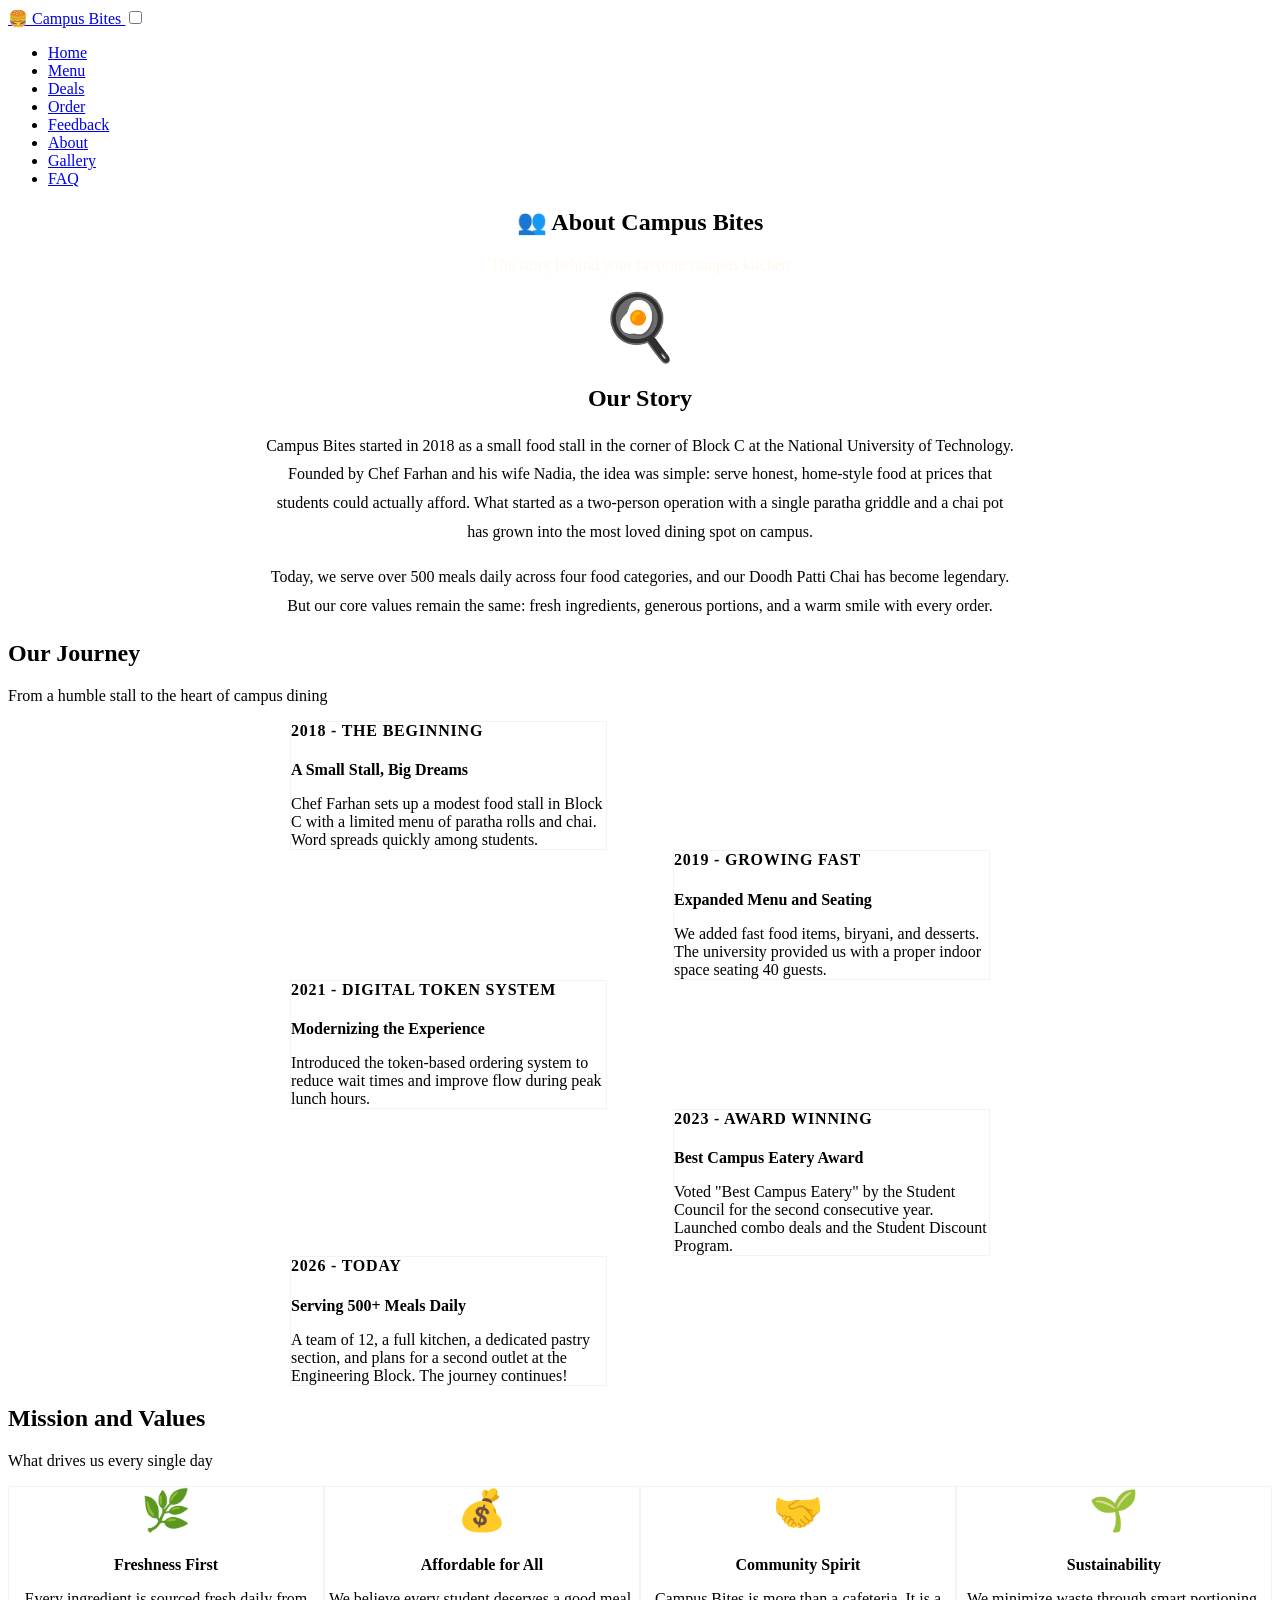
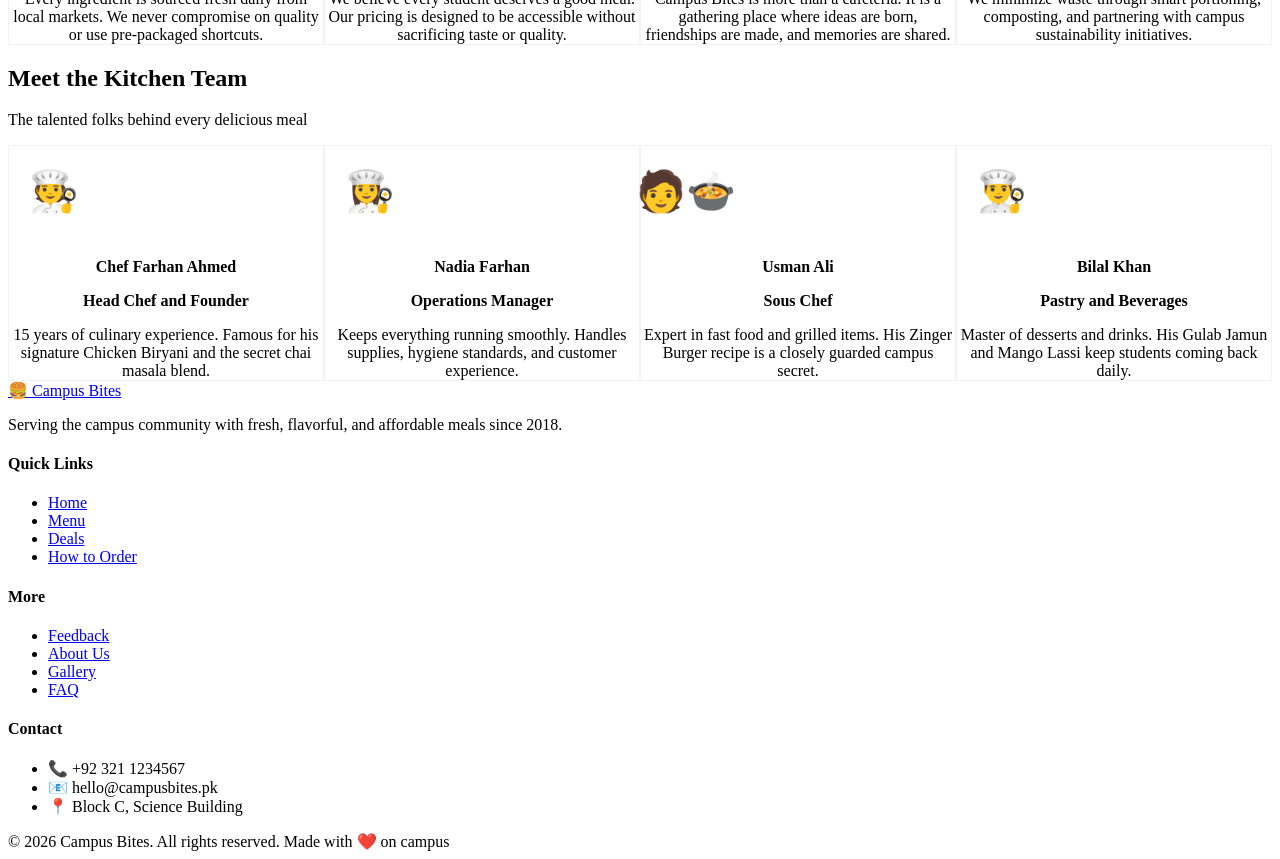
==== src/about.html @ eb0cd90e "add about page" ====
<!DOCTYPE html>
<html lang="en">
<head>
  <meta charset="UTF-8">
  <meta name="viewport" content="width=device-width, initial-scale=1.0">
  <meta name="description" content="About Campus Bites - Our story, mission, values, and the kitchen team that makes it all happen.">
  <title>About Us - Campus Bites</title>
  <link rel="preconnect" href="https://fonts.googleapis.com">
  <link rel="preconnect" href="https://fonts.gstatic.com" crossorigin>
  <link href="https://fonts.googleapis.com/css2?family=Poppins:wght@400;600;700;800&family=Inter:wght@400;500;600&display=swap" rel="stylesheet">
  <link rel="stylesheet" href="../styles/global.css">
  <link rel="stylesheet" href="../styles/about.css">
</head>
<body>

  <!-- ===== HEADER ===== -->
  <header class="site-header">
    <div class="header-inner">
      <a href="index.html" class="logo" aria-label="Campus Bites Home">
        <span class="logo-icon" aria-hidden="true">&#127828;</span>
        Campus Bites
      </a>
      <input type="checkbox" id="nav-toggle" class="nav-toggle-checkbox" aria-label="Toggle navigation menu">
      <label for="nav-toggle" class="nav-toggle-label" aria-label="Open menu">
        <span></span>
      </label>
      <nav class="main-nav" aria-label="Main navigation">
        <ul class="nav-list">
          <li><a href="index.html" class="nav-link">Home</a></li>
          <li><a href="menu.html" class="nav-link">Menu</a></li>
          <li><a href="deals.html" class="nav-link">Deals</a></li>
          <li><a href="order.html" class="nav-link">Order</a></li>
          <li><a href="feedback.html" class="nav-link">Feedback</a></li>
          <li><a href="about.html" class="nav-link" aria-current="page">About</a></li>
          <li><a href="gallery.html" class="nav-link">Gallery</a></li>
          <li><a href="faq.html" class="nav-link">FAQ</a></li>
        </ul>
      </nav>
    </div>
  </header>

  <!-- ===== MAIN CONTENT ===== -->
  <main>

    <!-- Hero -->
    <section class="about-hero" aria-label="About page hero">
      <div class="container">
        <h1>&#128101; About Campus Bites</h1>
        <p>The story behind your favorite campus kitchen</p>
      </div>
    </section>

    <!-- Our Story -->
    <section class="section" aria-label="Our story">
      <div class="container">
        <div class="about-story scroll-reveal">
          <span class="about-story-emoji" aria-hidden="true">&#127859;</span>
          <h2 class="section-title">Our Story</h2>
          <p>Campus Bites started in 2018 as a small food stall in the corner of Block C at the National University of Technology. Founded by Chef Farhan and his wife Nadia, the idea was simple: serve honest, home-style food at prices that students could actually afford. What started as a two-person operation with a single paratha griddle and a chai pot has grown into the most loved dining spot on campus.</p>
          <p>Today, we serve over 500 meals daily across four food categories, and our Doodh Patti Chai has become legendary. But our core values remain the same: fresh ingredients, generous portions, and a warm smile with every order.</p>
        </div>
      </div>
    </section>

    <!-- Timeline -->
    <section class="section" aria-label="Our journey timeline">
      <div class="container">
        <h2 class="section-title scroll-reveal">Our Journey</h2>
        <p class="section-subtitle scroll-reveal">From a humble stall to the heart of campus dining</p>

        <div class="about-timeline">
          <article class="about-timeline-item">
            <div class="about-timeline-dot"></div>
            <span class="about-timeline-year">2018 - The Beginning</span>
            <h4>A Small Stall, Big Dreams</h4>
            <p>Chef Farhan sets up a modest food stall in Block C with a limited menu of paratha rolls and chai. Word spreads quickly among students.</p>
          </article>

          <article class="about-timeline-item">
            <div class="about-timeline-dot"></div>
            <span class="about-timeline-year">2019 - Growing Fast</span>
            <h4>Expanded Menu and Seating</h4>
            <p>We added fast food items, biryani, and desserts. The university provided us with a proper indoor space seating 40 guests.</p>
          </article>

          <article class="about-timeline-item">
            <div class="about-timeline-dot"></div>
            <span class="about-timeline-year">2021 - Digital Token System</span>
            <h4>Modernizing the Experience</h4>
            <p>Introduced the token-based ordering system to reduce wait times and improve flow during peak lunch hours.</p>
          </article>

          <article class="about-timeline-item">
            <div class="about-timeline-dot"></div>
            <span class="about-timeline-year">2023 - Award Winning</span>
            <h4>Best Campus Eatery Award</h4>
            <p>Voted "Best Campus Eatery" by the Student Council for the second consecutive year. Launched combo deals and the Student Discount Program.</p>
          </article>

          <article class="about-timeline-item">
            <div class="about-timeline-dot"></div>
            <span class="about-timeline-year">2026 - Today</span>
            <h4>Serving 500+ Meals Daily</h4>
            <p>A team of 12, a full kitchen, a dedicated pastry section, and plans for a second outlet at the Engineering Block. The journey continues!</p>
          </article>
        </div>
      </div>
    </section>

    <!-- Mission and Values -->
    <section class="section" aria-label="Mission and values">
      <div class="container">
        <h2 class="section-title scroll-reveal">Mission and Values</h2>
        <p class="section-subtitle scroll-reveal">What drives us every single day</p>

        <div class="about-values-grid">
          <article class="about-value-card reveal reveal-delay-1">
            <span class="about-value-icon" aria-hidden="true">&#127807;</span>
            <h4>Freshness First</h4>
            <p>Every ingredient is sourced fresh daily from local markets. We never compromise on quality or use pre-packaged shortcuts.</p>
          </article>

          <article class="about-value-card reveal reveal-delay-2">
            <span class="about-value-icon" aria-hidden="true">&#128176;</span>
            <h4>Affordable for All</h4>
            <p>We believe every student deserves a good meal. Our pricing is designed to be accessible without sacrificing taste or quality.</p>
          </article>

          <article class="about-value-card reveal reveal-delay-3">
            <span class="about-value-icon" aria-hidden="true">&#129309;</span>
            <h4>Community Spirit</h4>
            <p>Campus Bites is more than a cafeteria. It is a gathering place where ideas are born, friendships are made, and memories are shared.</p>
          </article>

          <article class="about-value-card reveal reveal-delay-4">
            <span class="about-value-icon" aria-hidden="true">&#127793;</span>
            <h4>Sustainability</h4>
            <p>We minimize waste through smart portioning, composting, and partnering with campus sustainability initiatives.</p>
          </article>
        </div>
      </div>
    </section>

    <!-- Meet the Team -->
    <section class="section" aria-label="Meet the kitchen team">
      <div class="container">
        <h2 class="section-title scroll-reveal">Meet the Kitchen Team</h2>
        <p class="section-subtitle scroll-reveal">The talented folks behind every delicious meal</p>

        <div class="about-team-grid">
          <article class="about-chef reveal reveal-delay-1">
            <div class="about-chef-avatar" aria-hidden="true">&#129489;&#8205;&#127859;</div>
            <h4>Chef Farhan Ahmed</h4>
            <p class="about-chef-role">Head Chef and Founder</p>
            <p>15 years of culinary experience. Famous for his signature Chicken Biryani and the secret chai masala blend.</p>
          </article>

          <article class="about-chef reveal reveal-delay-2">
            <div class="about-chef-avatar" aria-hidden="true">&#128105;&#8205;&#127859;</div>
            <h4>Nadia Farhan</h4>
            <p class="about-chef-role">Operations Manager</p>
            <p>Keeps everything running smoothly. Handles supplies, hygiene standards, and customer experience.</p>
          </article>

          <article class="about-chef reveal reveal-delay-3">
            <div class="about-chef-avatar" aria-hidden="true">&#129489;&#8205;&#127858;</div>
            <h4>Usman Ali</h4>
            <p class="about-chef-role">Sous Chef</p>
            <p>Expert in fast food and grilled items. His Zinger Burger recipe is a closely guarded campus secret.</p>
          </article>

          <article class="about-chef reveal reveal-delay-4">
            <div class="about-chef-avatar" aria-hidden="true">&#128104;&#8205;&#127859;</div>
            <h4>Bilal Khan</h4>
            <p class="about-chef-role">Pastry and Beverages</p>
            <p>Master of desserts and drinks. His Gulab Jamun and Mango Lassi keep students coming back daily.</p>
          </article>
        </div>
      </div>
    </section>

  </main>

  <!-- ===== FOOTER ===== -->
  <footer class="site-footer">
    <div class="footer-inner">
      <div class="footer-grid">
        <div class="footer-brand">
          <a href="index.html" class="logo" aria-label="Campus Bites Home">
            <span class="logo-icon" aria-hidden="true">&#127828;</span>
            Campus Bites
          </a>
          <p>Serving the campus community with fresh, flavorful, and affordable meals since 2018.</p>
        </div>
        <div>
          <h4 class="footer-heading">Quick Links</h4>
          <ul class="footer-links">
            <li><a href="index.html">Home</a></li>
            <li><a href="menu.html">Menu</a></li>
            <li><a href="deals.html">Deals</a></li>
            <li><a href="order.html">How to Order</a></li>
          </ul>
        </div>
        <div>
          <h4 class="footer-heading">More</h4>
          <ul class="footer-links">
            <li><a href="feedback.html">Feedback</a></li>
            <li><a href="about.html">About Us</a></li>
            <li><a href="gallery.html">Gallery</a></li>
            <li><a href="faq.html">FAQ</a></li>
          </ul>
        </div>
        <div>
          <h4 class="footer-heading">Contact</h4>
          <ul class="footer-links">
            <li>&#128222; +92 321 1234567</li>
            <li>&#128231; hello@campusbites.pk</li>
            <li>&#128205; Block C, Science Building</li>
          </ul>
        </div>
      </div>
      <div class="footer-bottom">
        <span>&copy; 2026 Campus Bites. All rights reserved.</span>
        <span>Made with &#10084;&#65039; on campus</span>
      </div>
    </div>
  </footer>

</body>
</html>
---- styles/about.css ----
@import url('global.css');

/* ===== 8. PAGE: ABOUT (about.html) ===== */

.about-hero {
  background: linear-gradient(135deg, var(--color-chocolate) 0%, #4a3228 100%);
  padding: var(--space-3xl) var(--space-xl);
  text-align: center;
  color: var(--color-cream);
}

.about-hero h1 {
  color: var(--color-white);
  animation: fadeUp 0.6s var(--ease-out) both;
}

.about-hero p {
  color: rgba(255, 246, 233, 0.8);
  font-size: var(--fs-md);
  animation: fadeUp 0.6s var(--ease-out) 0.15s both;
}

/* Our story */
.about-story {
  max-width: 750px;
  margin: 0 auto;
  text-align: center;
}

.about-story-emoji {
  font-size: 4rem;
  margin-bottom: var(--space-lg);
  display: block;
}

.about-story p {
  font-size: var(--fs-md);
  color: var(--color-gray-600);
  line-height: 1.8;
}

/* Timeline */
.about-timeline {
  position: relative;
  max-width: 700px;
  margin: 0 auto;
  padding: var(--space-xl) 0;
}

.about-timeline::before {
  content: '';
  position: absolute;
  left: 50%;
  transform: translateX(-50%);
  top: 0;
  bottom: 0;
  width: 3px;
  background: linear-gradient(180deg, var(--color-primary), var(--color-amber), var(--color-green));
  border-radius: var(--radius-full);
}

.about-timeline-item {
  position: relative;
  width: 45%;
  padding: var(--space-xl);
  background: var(--color-white);
  border-radius: var(--radius-lg);
  box-shadow: var(--shadow-sm);
  border: 1px solid rgba(43, 27, 23, 0.05);
  margin-bottom: var(--space-xl);
  animation: fadeUp 0.6s var(--ease-out) both;
}

.about-timeline-item:nth-child(odd) {
  margin-left: 0;
  margin-right: auto;
}

.about-timeline-item:nth-child(even) {
  margin-left: auto;
  margin-right: 0;
}

.about-timeline-item:nth-child(1) { animation-delay: 0.1s; }
.about-timeline-item:nth-child(2) { animation-delay: 0.2s; }
.about-timeline-item:nth-child(3) { animation-delay: 0.3s; }
.about-timeline-item:nth-child(4) { animation-delay: 0.4s; }
.about-timeline-item:nth-child(5) { animation-delay: 0.5s; }

.about-timeline-dot {
  position: absolute;
  top: 50%;
  transform: translateY(-50%);
  width: 16px;
  height: 16px;
  border-radius: 50%;
  background: var(--color-primary);
  border: 3px solid var(--color-cream);
  box-shadow: 0 0 0 3px var(--color-primary);
}

.about-timeline-item:nth-child(odd) .about-timeline-dot {
  right: -30px;
}

.about-timeline-item:nth-child(even) .about-timeline-dot {
  left: -30px;
}

.about-timeline-year {
  font-family: var(--font-display);
  font-weight: 800;
  color: var(--color-primary);
  font-size: var(--fs-sm);
  text-transform: uppercase;
  letter-spacing: 0.05em;
  margin-bottom: var(--space-xs);
}

.about-timeline-item h4 {
  margin-bottom: var(--space-sm);
}

.about-timeline-item p {
  font-size: var(--fs-sm);
  color: var(--color-gray-500);
  margin-bottom: 0;
}

/* Mission and values */
.about-values-grid {
  display: grid;
  grid-template-columns: repeat(auto-fit, minmax(250px, 1fr));
  gap: var(--space-xl);
}

.about-value-card {
  background: var(--color-white);
  border-radius: var(--radius-lg);
  padding: var(--space-2xl);
  text-align: center;
  box-shadow: var(--shadow-sm);
  border: 1px solid rgba(43, 27, 23, 0.05);
  transition: transform var(--transition-base), box-shadow var(--transition-base);
}

.about-value-card:hover {
  transform: translateY(-6px);
  box-shadow: var(--shadow-lg);
}

.about-value-icon {
  font-size: 2.5rem;
  margin-bottom: var(--space-md);
  display: inline-block;
}

.about-value-card h4 {
  margin-bottom: var(--space-sm);
}

.about-value-card p {
  font-size: var(--fs-sm);
  color: var(--color-gray-500);
  margin-bottom: 0;
}

/* Team */
.about-team-grid {
  display: grid;
  grid-template-columns: repeat(auto-fit, minmax(220px, 1fr));
  gap: var(--space-xl);
}

.about-chef {
  background: var(--color-white);
  border-radius: var(--radius-lg);
  padding: var(--space-2xl);
  text-align: center;
  box-shadow: var(--shadow-sm);
  border: 1px solid rgba(43, 27, 23, 0.05);
  transition: transform var(--transition-base), box-shadow var(--transition-base);
}

.about-chef:hover {
  transform: translateY(-6px) rotate(-1deg);
  box-shadow: var(--shadow-lg);
}

.about-chef-avatar {
  width: 90px;
  height: 90px;
  border-radius: 50%;
  background: linear-gradient(135deg, var(--color-primary-light), var(--color-amber));
  display: flex;
  align-items: center;
  justify-content: center;
  font-size: 2.5rem;
  margin: 0 auto var(--space-md);
}

.about-chef h4 {
  margin-bottom: var(--space-xs);
}

.about-chef-role {
  font-size: var(--fs-sm);
  color: var(--color-primary);
  font-weight: 600;
  font-family: var(--font-display);
  margin-bottom: var(--space-sm);
}

.about-chef p:last-child {
  font-size: var(--fs-xs);
  color: var(--color-gray-500);
  margin-bottom: 0;
}

@media (max-width: 768px) {
  .about-timeline::before {
    left: 20px;
  }

  .about-timeline-item {
    width: calc(100% - 50px);
    margin-left: 50px !important;
    margin-right: 0 !important;
  }

  .about-timeline-item .about-timeline-dot {
    left: -38px !important;
    right: auto !important;
  }

  .about-team-grid {
    grid-template-columns: repeat(2, 1fr);
  }
}

@media (max-width: 480px) {
  .about-team-grid {
    grid-template-columns: 1fr;
  }
}
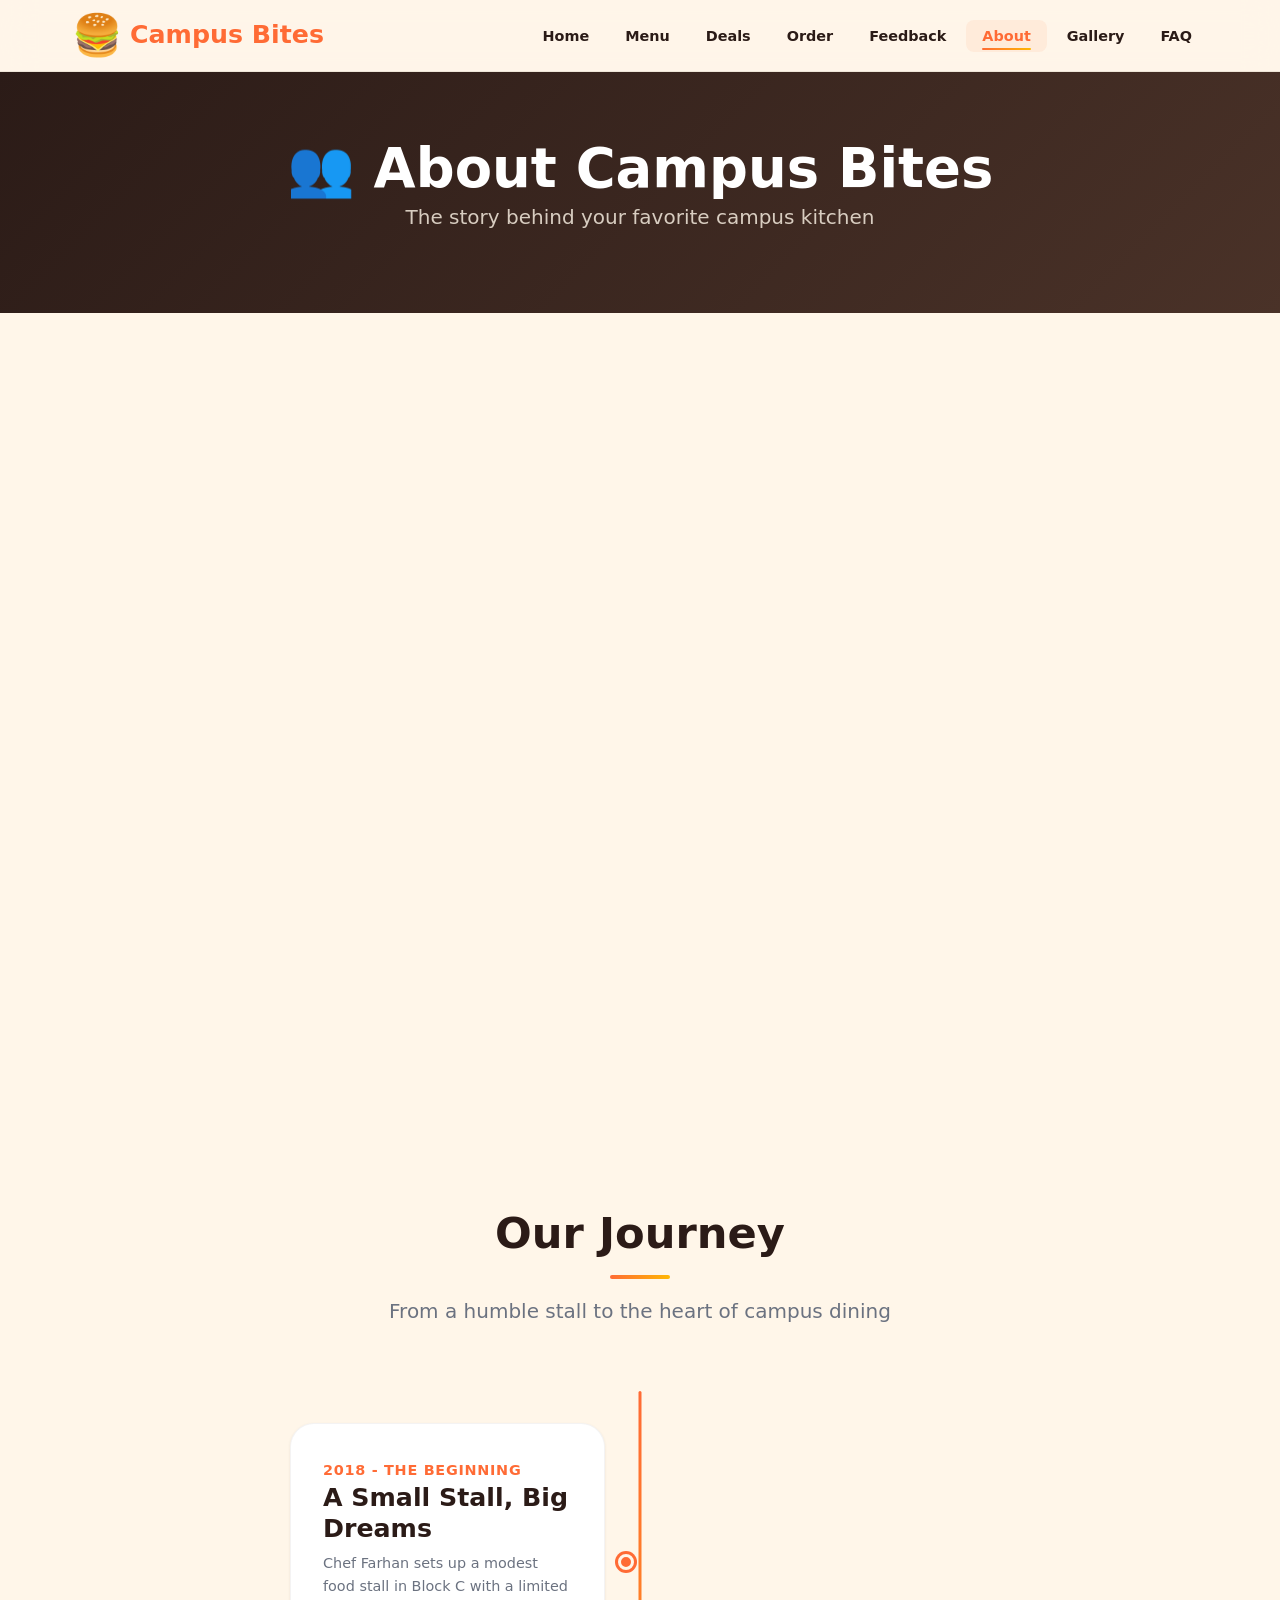
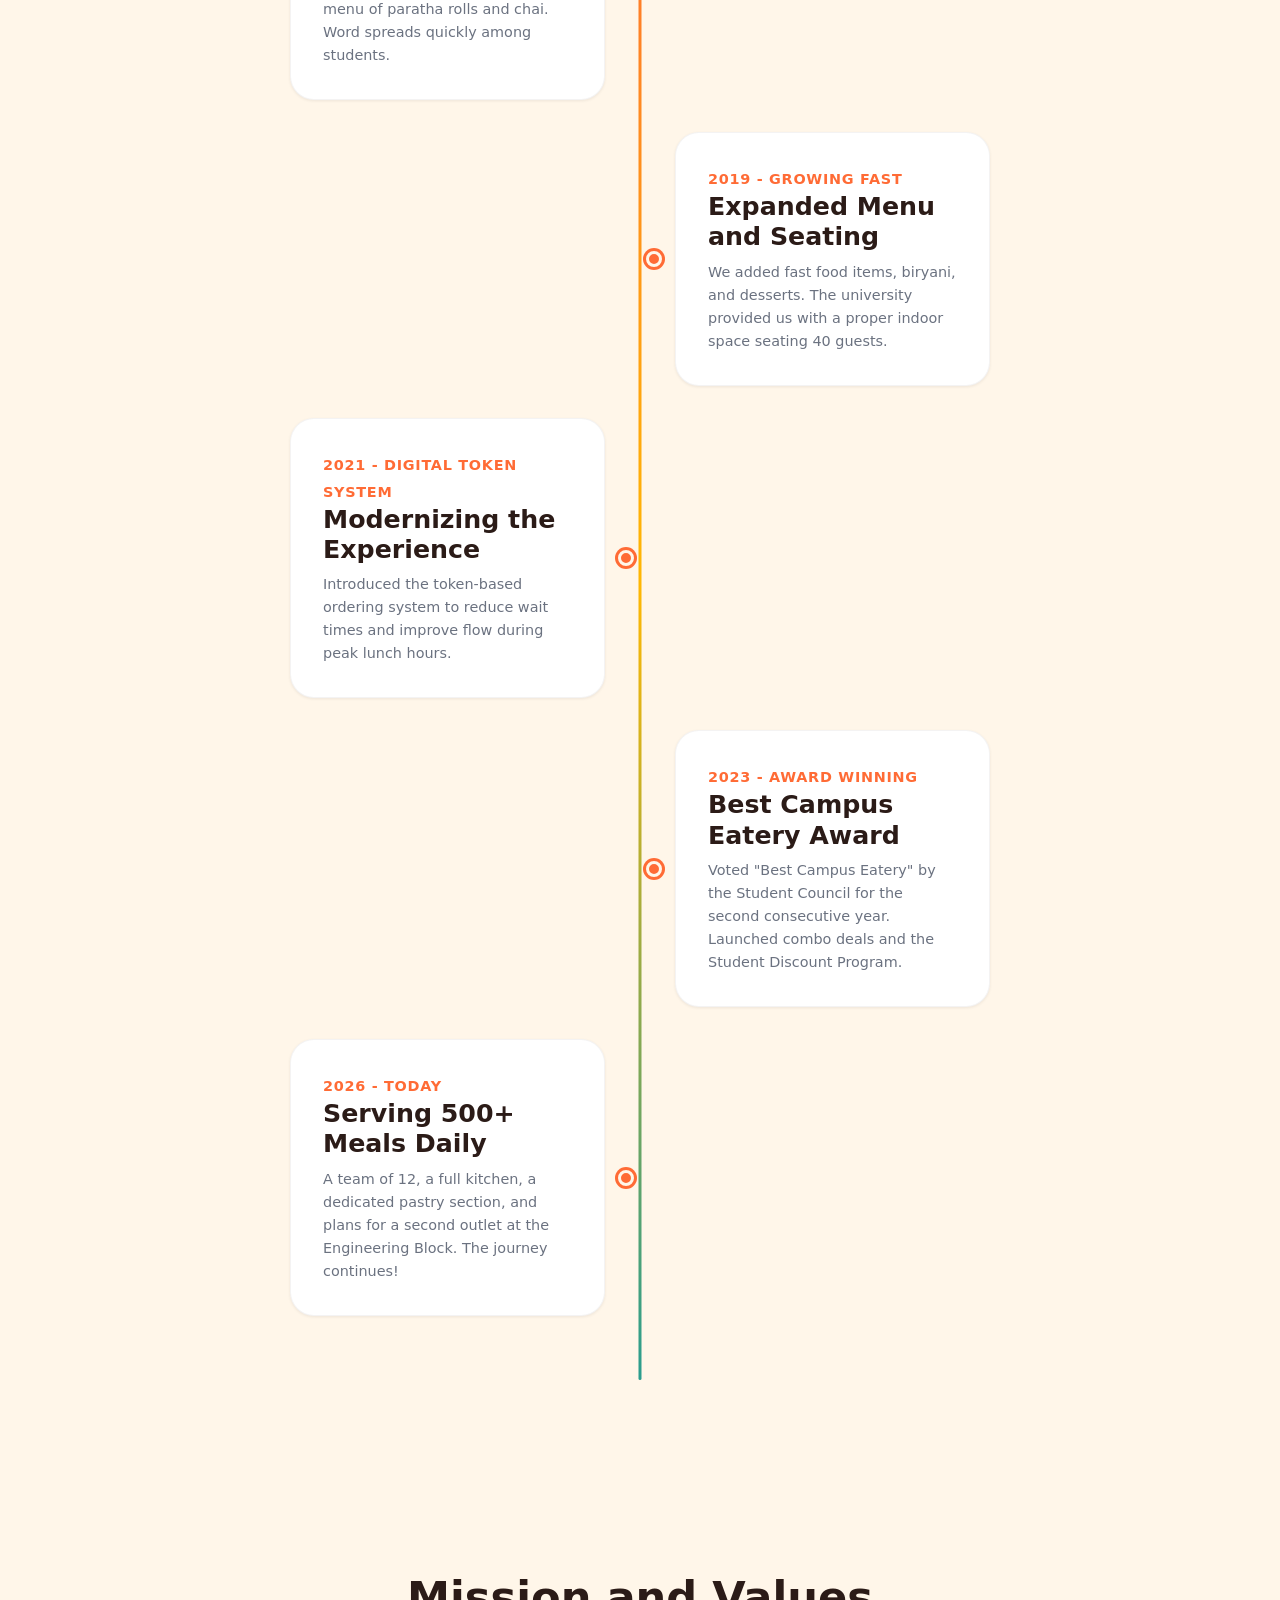
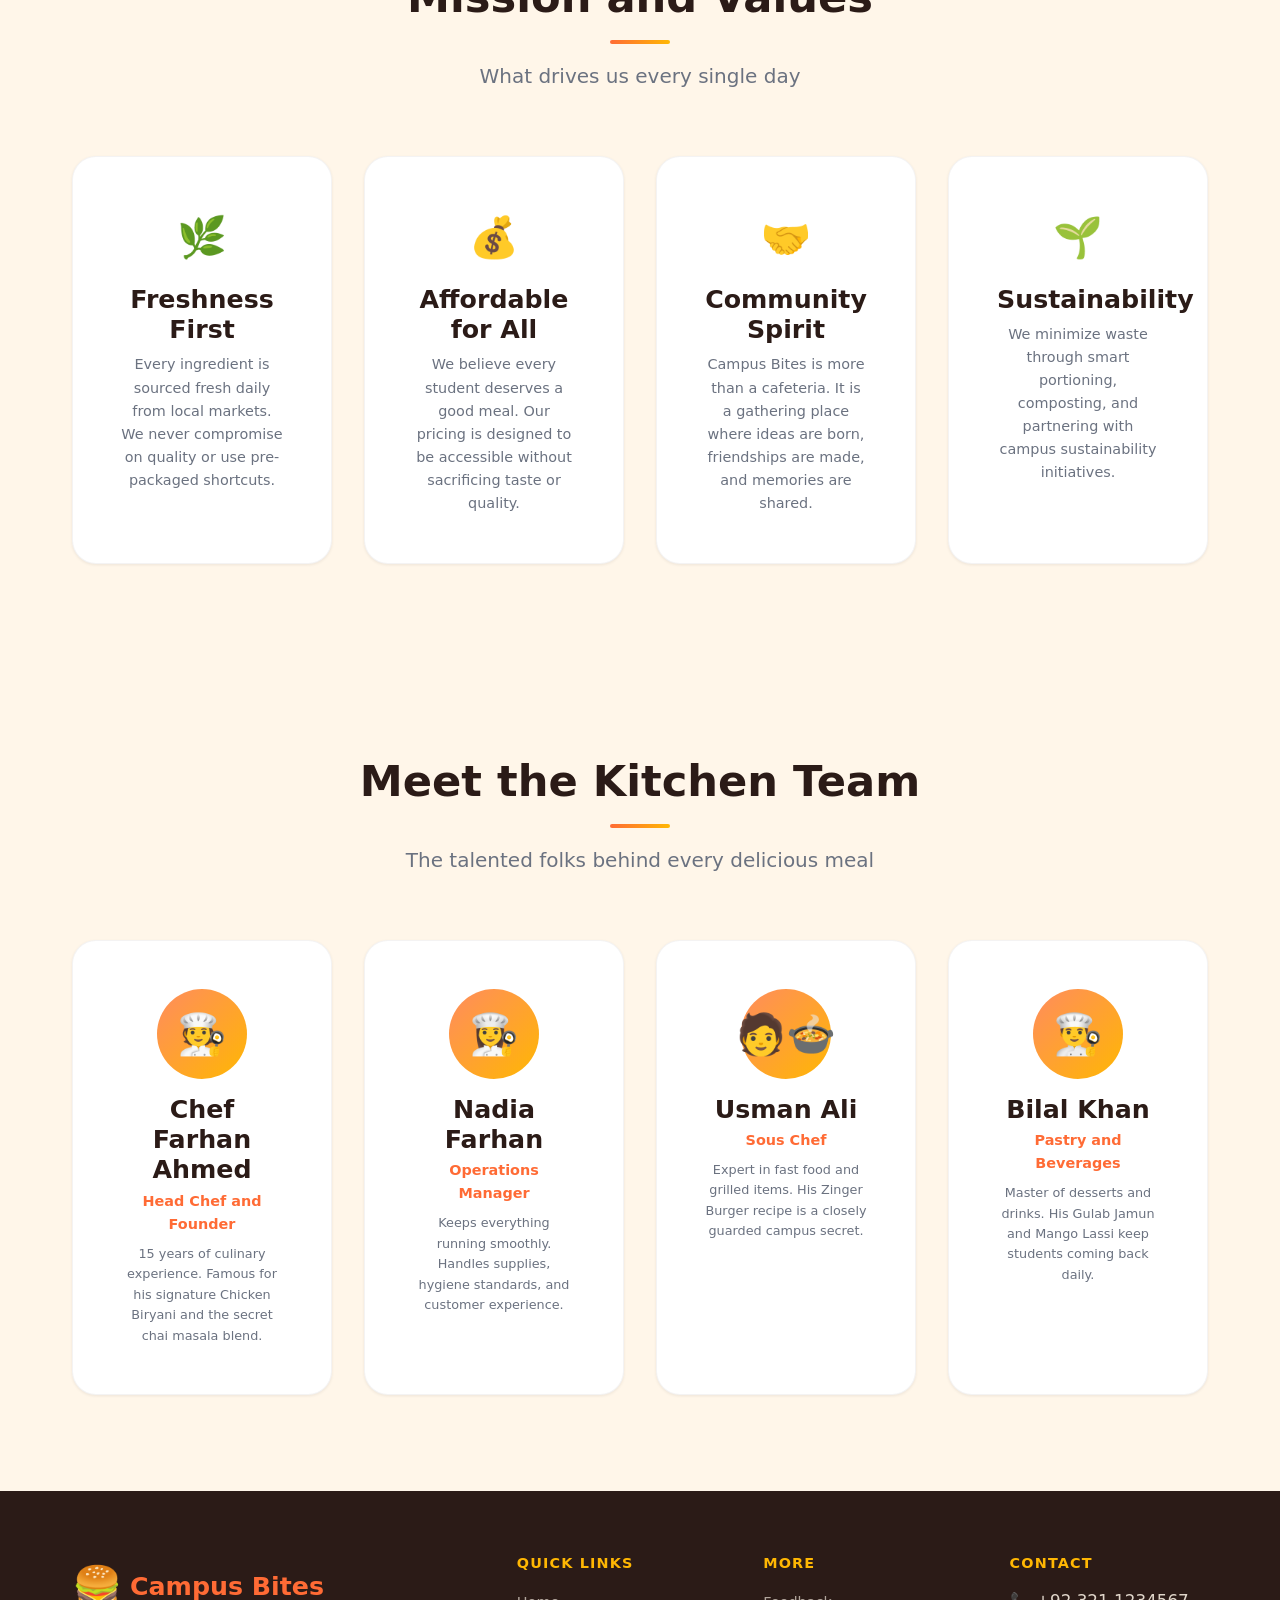
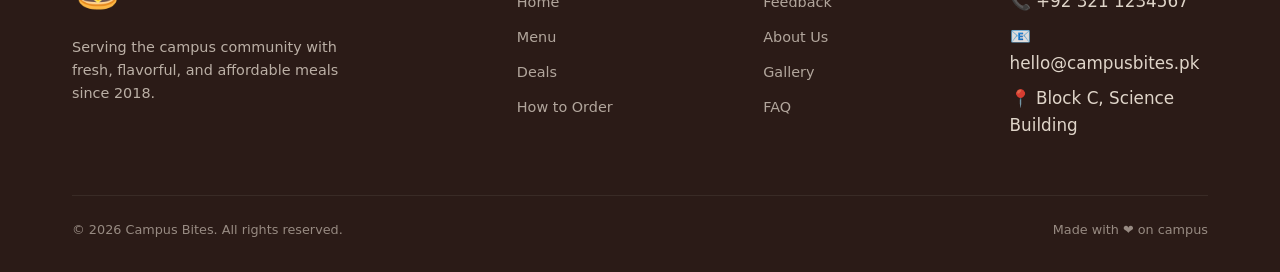
==== commit 007cfcfd: "Fix styles" ====
--- a/src/about.html
+++ b/src/about.html
@@ -8,8 +8,7 @@
   <link rel="preconnect" href="https://fonts.googleapis.com">
   <link rel="preconnect" href="https://fonts.gstatic.com" crossorigin>
   <link href="https://fonts.googleapis.com/css2?family=Poppins:wght@400;600;700;800&family=Inter:wght@400;500;600&display=swap" rel="stylesheet">
-  <link rel="stylesheet" href="../styles/global.css">
-  <link rel="stylesheet" href="../styles/about.css">
+  <link rel="stylesheet" href="../styles/style.css">
 </head>
 <body>
 
--- a/styles/style.css
+++ b/styles/style.css
@@ -0,0 +1,2722 @@
+/* ===== 1. DESIGN TOKENS AND RESET (Team Lead) ===== */
+
+:root {
+    /* Colors */
+    --color-primary: #FF6B35;
+    --color-primary-dark: #e55a28;
+    --color-primary-light: #ff8c5e;
+    --color-chocolate: #2B1B17;
+    --color-chocolate-light: #3d2b26;
+    --color-cream: #FFF6E9;
+    --color-cream-dark: #f5e6d0;
+    --color-amber: #FFB703;
+    --color-amber-dark: #e6a503;
+    --color-green: #2A9D8F;
+    --color-green-dark: #228176;
+    --color-green-light: #3ab5a6;
+    --color-white: #ffffff;
+    --color-soft-white: #fefefe;
+    --color-gray-50: #f9fafb;
+    --color-gray-100: #f3f4f6;
+    --color-gray-200: #e5e7eb;
+    --color-gray-300: #d1d5db;
+    --color-gray-400: #9ca3af;
+    --color-gray-500: #6b7280;
+    --color-gray-600: #4b5563;
+    --color-gray-700: #374151;
+    --color-gray-800: #1f2937;
+    --color-danger: #ef4444;
+    --color-success: #22c55e;
+
+    /* Typography */
+    --font-display: 'Poppins', 'Segoe UI', system-ui, -apple-system, sans-serif;
+    --font-body: 'Inter', 'Segoe UI', system-ui, -apple-system, sans-serif;
+    --fs-xs: clamp(0.7rem, 0.65rem + 0.25vw, 0.8rem);
+    --fs-sm: clamp(0.8rem, 0.75rem + 0.3vw, 0.9rem);
+    --fs-base: clamp(0.95rem, 0.9rem + 0.3vw, 1.05rem);
+    --fs-md: clamp(1.1rem, 1rem + 0.4vw, 1.25rem);
+    --fs-lg: clamp(1.3rem, 1.1rem + 0.6vw, 1.6rem);
+    --fs-xl: clamp(1.6rem, 1.3rem + 0.9vw, 2.2rem);
+    --fs-2xl: clamp(2rem, 1.5rem + 1.5vw, 3rem);
+    --fs-3xl: clamp(2.4rem, 1.8rem + 2vw, 3.8rem);
+
+    /* Spacing */
+    --space-xs: 0.25rem;
+    --space-sm: 0.5rem;
+    --space-md: 1rem;
+    --space-lg: 1.5rem;
+    --space-xl: 2rem;
+    --space-2xl: 3rem;
+    --space-3xl: 4rem;
+    --space-4xl: 6rem;
+
+    /* Borders and Shadows */
+    --radius-sm: 8px;
+    --radius-md: 16px;
+    --radius-lg: 24px;
+    --radius-xl: 32px;
+    --radius-full: 9999px;
+    --shadow-sm: 0 1px 3px rgba(43, 27, 23, 0.08);
+    --shadow-md: 0 4px 12px rgba(43, 27, 23, 0.1);
+    --shadow-lg: 0 8px 30px rgba(43, 27, 23, 0.12);
+    --shadow-xl: 0 16px 50px rgba(43, 27, 23, 0.15);
+    --shadow-glow: 0 0 20px rgba(255, 107, 53, 0.3);
+    --shadow-glow-amber: 0 0 20px rgba(255, 183, 3, 0.3);
+
+    /* Transitions */
+    --ease-out: cubic-bezier(0.16, 1, 0.3, 1);
+    --ease-spring: cubic-bezier(0.34, 1.56, 0.64, 1);
+    --transition-fast: 0.2s var(--ease-out);
+    --transition-base: 0.35s var(--ease-out);
+    --transition-slow: 0.5s var(--ease-out);
+
+    /* Layout */
+    --max-width: 1200px;
+    --header-height: 72px;
+}
+
+*,
+*::before,
+*::after {
+    margin: 0;
+    padding: 0;
+    box-sizing: border-box;
+}
+
+html {
+    scroll-behavior: smooth;
+    scroll-padding-top: calc(var(--header-height) + var(--space-xl));
+    -webkit-text-size-adjust: 100%;
+}
+
+body {
+    font-family: var(--font-body);
+    font-size: var(--fs-base);
+    line-height: 1.6;
+    color: var(--color-chocolate);
+    background-color: var(--color-cream);
+    overflow-x: hidden;
+    -webkit-font-smoothing: antialiased;
+    -moz-osx-font-smoothing: grayscale;
+}
+
+img,
+svg {
+    max-width: 100%;
+    display: block;
+}
+
+a {
+    color: inherit;
+    text-decoration: none;
+}
+
+ul,
+ol {
+    list-style: none;
+}
+
+h1,
+h2,
+h3,
+h4,
+h5,
+h6 {
+    font-family: var(--font-display);
+    font-weight: 700;
+    line-height: 1.2;
+    color: var(--color-chocolate);
+}
+
+h1 {
+    font-size: var(--fs-3xl);
+}
+
+h2 {
+    font-size: var(--fs-2xl);
+}
+
+h3 {
+    font-size: var(--fs-xl);
+}
+
+h4 {
+    font-size: var(--fs-lg);
+}
+
+p {
+    margin-bottom: var(--space-md);
+}
+
+input,
+textarea,
+select,
+button {
+    font-family: inherit;
+    font-size: inherit;
+    color: inherit;
+}
+
+/* ===== 2. GLOBAL LAYOUT, HEADER, NAV, FOOTER, BUTTONS (Team Lead) ===== */
+
+/* --- Container --- */
+.container {
+    width: 100%;
+    max-width: var(--max-width);
+    margin: 0 auto;
+    padding: 0 var(--space-xl);
+}
+
+/* --- Section --- */
+.section {
+    padding: var(--space-4xl) 0;
+    animation: fadeUp 0.7s var(--ease-out) both;
+}
+
+.section-title {
+    text-align: center;
+    margin-bottom: var(--space-md);
+    position: relative;
+}
+
+.section-subtitle {
+    text-align: center;
+    color: var(--color-gray-500);
+    font-size: var(--fs-md);
+    margin-bottom: var(--space-3xl);
+    max-width: 600px;
+    margin-left: auto;
+    margin-right: auto;
+}
+
+.section-title::after {
+    content: '';
+    display: block;
+    width: 60px;
+    height: 4px;
+    background: linear-gradient(90deg, var(--color-primary), var(--color-amber));
+    border-radius: var(--radius-full);
+    margin: var(--space-md) auto 0;
+}
+
+/* --- Sticky Header / Glassmorphism --- */
+.site-header {
+    position: sticky;
+    top: 0;
+    z-index: 1000;
+    background: rgba(255, 246, 233, 0.8);
+    backdrop-filter: blur(16px);
+    -webkit-backdrop-filter: blur(16px);
+    border-bottom: 1px solid rgba(43, 27, 23, 0.08);
+    transition: box-shadow var(--transition-base);
+    height: var(--header-height);
+}
+
+.site-header:hover {
+    box-shadow: var(--shadow-md);
+}
+
+.header-inner {
+    display: flex;
+    align-items: center;
+    justify-content: space-between;
+    height: 100%;
+    max-width: var(--max-width);
+    margin: 0 auto;
+    padding: 0 var(--space-xl);
+}
+
+/* --- Logo --- */
+.logo {
+    display: flex;
+    align-items: center;
+    gap: var(--space-sm);
+    font-family: var(--font-display);
+    font-weight: 800;
+    font-size: var(--fs-lg);
+    color: var(--color-primary);
+    z-index: 1001;
+    text-decoration: none;
+}
+
+.logo-icon {
+    font-size: 1.6em;
+    display: inline-block;
+    animation: logoBounce 2s var(--ease-spring) infinite;
+}
+
+/* --- Navigation --- */
+.nav-toggle-checkbox {
+    display: none;
+}
+
+.nav-toggle-label {
+    display: none;
+    flex-direction: column;
+    justify-content: center;
+    gap: 5px;
+    width: 32px;
+    height: 32px;
+    cursor: pointer;
+    z-index: 1001;
+}
+
+.nav-toggle-label span,
+.nav-toggle-label span::before,
+.nav-toggle-label span::after {
+    display: block;
+    width: 100%;
+    height: 2.5px;
+    background: var(--color-chocolate);
+    border-radius: var(--radius-full);
+    transition: var(--transition-base);
+    position: relative;
+}
+
+.nav-toggle-label span::before,
+.nav-toggle-label span::after {
+    content: '';
+    position: absolute;
+}
+
+.nav-toggle-label span::before {
+    top: -8px;
+}
+
+.nav-toggle-label span::after {
+    top: 8px;
+}
+
+.main-nav {
+    display: flex;
+    align-items: center;
+}
+
+.nav-list {
+    display: flex;
+    align-items: center;
+    gap: var(--space-xs);
+}
+
+.nav-link {
+    font-family: var(--font-display);
+    font-weight: 600;
+    font-size: var(--fs-sm);
+    padding: var(--space-sm) var(--space-md);
+    border-radius: var(--radius-sm);
+    position: relative;
+    transition: color var(--transition-fast), background var(--transition-fast);
+    white-space: nowrap;
+}
+
+.nav-link::after {
+    content: '';
+    position: absolute;
+    bottom: 2px;
+    left: 50%;
+    width: 0;
+    height: 2.5px;
+    background: linear-gradient(90deg, var(--color-primary), var(--color-amber));
+    border-radius: var(--radius-full);
+    transition: width var(--transition-base), left var(--transition-base);
+}
+
+.nav-link:hover::after,
+.nav-link[aria-current="page"]::after {
+    width: 60%;
+    left: 20%;
+}
+
+.nav-link:hover {
+    color: var(--color-primary);
+}
+
+.nav-link[aria-current="page"] {
+    color: var(--color-primary);
+    background: rgba(255, 107, 53, 0.08);
+}
+
+/* --- Mobile Nav --- */
+@media (max-width: 900px) {
+    .nav-toggle-label {
+        display: flex;
+    }
+
+    .main-nav {
+        position: fixed;
+        top: 0;
+        right: -100%;
+        width: min(320px, 85vw);
+        height: 100vh;
+        height: 100dvh;
+        background: rgba(255, 246, 233, 0.97);
+        backdrop-filter: blur(20px);
+        -webkit-backdrop-filter: blur(20px);
+        flex-direction: column;
+        justify-content: center;
+        padding: var(--space-2xl);
+        transition: right var(--transition-base);
+        box-shadow: -8px 0 30px rgba(0, 0, 0, 0.1);
+    }
+
+    .nav-list {
+        flex-direction: column;
+        gap: var(--space-sm);
+        width: 100%;
+    }
+
+    .nav-link {
+        font-size: var(--fs-md);
+        padding: var(--space-md) var(--space-lg);
+        width: 100%;
+        text-align: center;
+        border-radius: var(--radius-md);
+    }
+
+    .nav-link::after {
+        display: none;
+    }
+
+    .nav-link:hover,
+    .nav-link[aria-current="page"] {
+        background: rgba(255, 107, 53, 0.12);
+    }
+
+    /* Checkbox hack: open nav */
+    .nav-toggle-checkbox:checked~.main-nav {
+        right: 0;
+    }
+
+    /* Hamburger to X animation */
+    .nav-toggle-checkbox:checked~.nav-toggle-label span {
+        background: transparent;
+    }
+
+    .nav-toggle-checkbox:checked~.nav-toggle-label span::before {
+        top: 0;
+        transform: rotate(45deg);
+    }
+
+    .nav-toggle-checkbox:checked~.nav-toggle-label span::after {
+        top: 0;
+        transform: rotate(-45deg);
+    }
+}
+
+/* --- Buttons --- */
+.btn {
+    display: inline-flex;
+    align-items: center;
+    justify-content: center;
+    gap: var(--space-sm);
+    font-family: var(--font-display);
+    font-weight: 600;
+    font-size: var(--fs-sm);
+    padding: 0.75em 1.8em;
+    border-radius: var(--radius-full);
+    border: 2px solid transparent;
+    cursor: pointer;
+    transition: transform var(--transition-fast), box-shadow var(--transition-fast), background var(--transition-fast);
+    position: relative;
+    overflow: hidden;
+    text-decoration: none;
+    white-space: nowrap;
+}
+
+.btn::before {
+    content: '';
+    position: absolute;
+    top: 0;
+    left: -100%;
+    width: 100%;
+    height: 100%;
+    background: linear-gradient(90deg, transparent, rgba(255, 255, 255, 0.3), transparent);
+    transition: left 0.5s ease;
+}
+
+.btn:hover::before {
+    left: 100%;
+}
+
+.btn:active {
+    transform: scale(0.96);
+}
+
+.btn-primary {
+    background: linear-gradient(135deg, var(--color-primary), var(--color-primary-dark));
+    color: var(--color-white);
+    box-shadow: 0 4px 15px rgba(255, 107, 53, 0.35);
+}
+
+.btn-primary:hover {
+    transform: translateY(-2px);
+    box-shadow: 0 6px 25px rgba(255, 107, 53, 0.45);
+}
+
+.btn-secondary {
+    background: transparent;
+    color: var(--color-primary);
+    border-color: var(--color-primary);
+}
+
+.btn-secondary:hover {
+    background: var(--color-primary);
+    color: var(--color-white);
+    transform: translateY(-2px);
+}
+
+.btn-amber {
+    background: linear-gradient(135deg, var(--color-amber), var(--color-amber-dark));
+    color: var(--color-chocolate);
+    box-shadow: 0 4px 15px rgba(255, 183, 3, 0.35);
+}
+
+.btn-amber:hover {
+    transform: translateY(-2px);
+    box-shadow: 0 6px 25px rgba(255, 183, 3, 0.45);
+}
+
+.btn-green {
+    background: linear-gradient(135deg, var(--color-green), var(--color-green-dark));
+    color: var(--color-white);
+    box-shadow: 0 4px 15px rgba(42, 157, 143, 0.35);
+}
+
+.btn-green:hover {
+    transform: translateY(-2px);
+    box-shadow: 0 6px 25px rgba(42, 157, 143, 0.45);
+}
+
+/* --- Cards (shared base) --- */
+.card {
+    background: var(--color-white);
+    border-radius: var(--radius-lg);
+    padding: var(--space-2xl);
+    box-shadow: var(--shadow-sm);
+    border: 1px solid rgba(43, 27, 23, 0.05);
+    transition: transform var(--transition-base), box-shadow var(--transition-base);
+}
+
+.card:hover {
+    transform: translateY(-6px) rotate(-0.5deg);
+    box-shadow: var(--shadow-lg);
+}
+
+/* --- Badge (shared) --- */
+.badge {
+    display: inline-flex;
+    align-items: center;
+    gap: 0.3em;
+    font-family: var(--font-display);
+    font-size: var(--fs-xs);
+    font-weight: 700;
+    padding: 0.3em 0.8em;
+    border-radius: var(--radius-full);
+    text-transform: uppercase;
+    letter-spacing: 0.04em;
+}
+
+.badge-spicy {
+    background: #fee2e2;
+    color: #dc2626;
+}
+
+.badge-veg {
+    background: #dcfce7;
+    color: #16a34a;
+}
+
+.badge-best {
+    background: #fef3c7;
+    color: #d97706;
+}
+
+.badge-new {
+    background: #dbeafe;
+    color: #2563eb;
+}
+
+/* --- Footer --- */
+.site-footer {
+    background: var(--color-chocolate);
+    color: rgba(255, 246, 233, 0.85);
+    padding: var(--space-3xl) 0 var(--space-xl);
+}
+
+.footer-inner {
+    max-width: var(--max-width);
+    margin: 0 auto;
+    padding: 0 var(--space-xl);
+}
+
+.footer-grid {
+    display: grid;
+    grid-template-columns: 2fr 1fr 1fr 1fr;
+    gap: var(--space-2xl);
+    margin-bottom: var(--space-2xl);
+}
+
+.footer-brand .logo {
+    margin-bottom: var(--space-md);
+}
+
+.footer-brand p {
+    font-size: var(--fs-sm);
+    opacity: 0.8;
+    max-width: 280px;
+}
+
+.footer-heading {
+    font-family: var(--font-display);
+    font-weight: 700;
+    font-size: var(--fs-sm);
+    color: var(--color-amber);
+    text-transform: uppercase;
+    letter-spacing: 0.08em;
+    margin-bottom: var(--space-md);
+}
+
+.footer-links li {
+    margin-bottom: var(--space-sm);
+}
+
+.footer-links a {
+    font-size: var(--fs-sm);
+    opacity: 0.75;
+    transition: opacity var(--transition-fast), color var(--transition-fast);
+}
+
+.footer-links a:hover {
+    opacity: 1;
+    color: var(--color-amber);
+}
+
+.footer-bottom {
+    border-top: 1px solid rgba(255, 246, 233, 0.12);
+    padding-top: var(--space-lg);
+    display: flex;
+    align-items: center;
+    justify-content: space-between;
+    flex-wrap: wrap;
+    gap: var(--space-md);
+    font-size: var(--fs-xs);
+    opacity: 0.6;
+}
+
+@media (max-width: 768px) {
+    .footer-grid {
+        grid-template-columns: 1fr 1fr;
+        gap: var(--space-xl);
+    }
+}
+
+@media (max-width: 480px) {
+    .footer-grid {
+        grid-template-columns: 1fr;
+    }
+
+    .footer-bottom {
+        flex-direction: column;
+        text-align: center;
+    }
+}
+
+/* Scroll reveal fallback */
+.reveal {
+    opacity: 0;
+    transform: translateY(30px);
+    animation: fadeUp 0.7s var(--ease-out) both;
+}
+
+.reveal-delay-1 {
+    animation-delay: 0.1s;
+}
+
+.reveal-delay-2 {
+    animation-delay: 0.2s;
+}
+
+.reveal-delay-3 {
+    animation-delay: 0.3s;
+}
+
+.reveal-delay-4 {
+    animation-delay: 0.4s;
+}
+
+.reveal-delay-5 {
+    animation-delay: 0.5s;
+}
+
+.reveal-delay-6 {
+    animation-delay: 0.6s;
+}
+
+/* Scroll-driven reveal */
+@supports (animation-timeline: view()) {
+    .scroll-reveal {
+        opacity: 0;
+        transform: translateY(40px);
+        animation: fadeUp linear both;
+        animation-timeline: view();
+        animation-range: entry 0% entry 40%;
+    }
+}
+
+/* ===== 3. PAGE: HOME (index.html) ===== */
+
+.home-hero {
+    position: relative;
+    min-height: calc(100vh - var(--header-height));
+    display: flex;
+    align-items: center;
+    justify-content: center;
+    overflow: hidden;
+    background: linear-gradient(-45deg, #FF6B35, #FFB703, #2A9D8F, #FF6B35);
+    background-size: 400% 400%;
+    animation: heroGradient 12s ease infinite;
+    padding: var(--space-3xl) var(--space-xl);
+}
+
+.home-hero::before {
+    content: '';
+    position: absolute;
+    inset: 0;
+    background: rgba(43, 27, 23, 0.35);
+    z-index: 1;
+}
+
+.home-hero-content {
+    position: relative;
+    z-index: 2;
+    text-align: center;
+    max-width: 800px;
+}
+
+.home-hero-title {
+    font-size: var(--fs-3xl);
+    color: var(--color-white);
+    margin-bottom: var(--space-md);
+    animation: fadeUp 0.8s var(--ease-out) 0.2s both;
+    text-shadow: 0 2px 20px rgba(0, 0, 0, 0.2);
+}
+
+.home-hero-subtitle {
+    font-size: var(--fs-lg);
+    color: rgba(255, 255, 255, 0.9);
+    margin-bottom: var(--space-2xl);
+    animation: fadeUp 0.8s var(--ease-out) 0.4s both;
+    font-weight: 400;
+}
+
+.home-hero-buttons {
+    display: flex;
+    gap: var(--space-md);
+    justify-content: center;
+    flex-wrap: wrap;
+    animation: fadeUp 0.8s var(--ease-out) 0.6s both;
+}
+
+/* Floating food emoji */
+.home-float {
+    position: absolute;
+    z-index: 1;
+    font-size: clamp(2rem, 4vw, 3.5rem);
+    pointer-events: none;
+    animation: floatDrift 8s ease-in-out infinite;
+    opacity: 0.7;
+}
+
+.home-float:nth-child(1) {
+    top: 10%;
+    left: 8%;
+    animation-delay: 0s;
+    animation-duration: 9s;
+}
+
+.home-float:nth-child(2) {
+    top: 20%;
+    right: 12%;
+    animation-delay: 1.5s;
+    animation-duration: 7s;
+}
+
+.home-float:nth-child(3) {
+    bottom: 20%;
+    left: 15%;
+    animation-delay: 3s;
+    animation-duration: 10s;
+}
+
+.home-float:nth-child(4) {
+    bottom: 15%;
+    right: 8%;
+    animation-delay: 0.8s;
+    animation-duration: 8s;
+}
+
+.home-float:nth-child(5) {
+    top: 50%;
+    left: 5%;
+    animation-delay: 2s;
+    animation-duration: 11s;
+}
+
+.home-float:nth-child(6) {
+    top: 40%;
+    right: 5%;
+    animation-delay: 4s;
+    animation-duration: 9s;
+}
+
+/* Coffee cup with steam */
+.home-coffee-wrap {
+    display: flex;
+    justify-content: center;
+    margin: var(--space-2xl) 0;
+}
+
+.home-coffee {
+    position: relative;
+    width: 80px;
+    height: 70px;
+}
+
+.home-coffee-cup {
+    width: 60px;
+    height: 50px;
+    background: linear-gradient(135deg, var(--color-chocolate), var(--color-chocolate-light));
+    border-radius: 0 0 20px 20px;
+    position: absolute;
+    bottom: 0;
+    left: 10px;
+}
+
+.home-coffee-cup::after {
+    content: '';
+    position: absolute;
+    right: -15px;
+    top: 8px;
+    width: 18px;
+    height: 28px;
+    border: 3px solid var(--color-chocolate);
+    border-left: none;
+    border-radius: 0 10px 10px 0;
+}
+
+.home-coffee-steam {
+    position: absolute;
+    bottom: 48px;
+    width: 8px;
+    height: 30px;
+    border-radius: 50%;
+    opacity: 0;
+}
+
+.home-coffee-steam:nth-child(1) {
+    left: 18px;
+    animation: steamRise 2s ease-in-out infinite 0s;
+}
+
+.home-coffee-steam:nth-child(2) {
+    left: 32px;
+    animation: steamRise 2s ease-in-out infinite 0.5s;
+}
+
+.home-coffee-steam:nth-child(3) {
+    left: 46px;
+    animation: steamRise 2s ease-in-out infinite 1s;
+}
+
+/* Intro */
+.home-intro {
+    text-align: center;
+    max-width: 700px;
+    margin: 0 auto;
+}
+
+.home-intro p {
+    font-size: var(--fs-md);
+    color: var(--color-gray-600);
+}
+
+/* Location and hours */
+.home-info-grid {
+    display: grid;
+    grid-template-columns: 1fr 1fr;
+    gap: var(--space-2xl);
+    margin-top: var(--space-2xl);
+}
+
+.home-info-card {
+    background: var(--color-white);
+    border-radius: var(--radius-lg);
+    padding: var(--space-2xl);
+    box-shadow: var(--shadow-sm);
+    border: 1px solid rgba(43, 27, 23, 0.05);
+}
+
+.home-info-card h3 {
+    margin-bottom: var(--space-lg);
+    display: flex;
+    align-items: center;
+    gap: var(--space-sm);
+}
+
+.home-hours-table {
+    width: 100%;
+    border-collapse: collapse;
+}
+
+.home-hours-table tr {
+    border-bottom: 1px solid var(--color-gray-100);
+}
+
+.home-hours-table td {
+    padding: var(--space-sm) 0;
+    font-size: var(--fs-sm);
+}
+
+.home-hours-table td:last-child {
+    text-align: right;
+    font-weight: 600;
+    color: var(--color-green);
+}
+
+.home-location-detail {
+    display: flex;
+    align-items: flex-start;
+    gap: var(--space-sm);
+    margin-bottom: var(--space-md);
+    font-size: var(--fs-sm);
+}
+
+.home-location-detail span:first-child {
+    font-size: 1.3em;
+    flex-shrink: 0;
+}
+
+/* Why choose us */
+.home-features-grid {
+    display: grid;
+    grid-template-columns: repeat(auto-fit, minmax(250px, 1fr));
+    gap: var(--space-xl);
+}
+
+.home-feature-card {
+    background: var(--color-white);
+    border-radius: var(--radius-lg);
+    padding: var(--space-2xl);
+    text-align: center;
+    box-shadow: var(--shadow-sm);
+    border: 1px solid rgba(43, 27, 23, 0.05);
+    transition: transform var(--transition-base), box-shadow var(--transition-base);
+}
+
+.home-feature-card:hover {
+    transform: translateY(-8px) rotate(-1deg);
+    box-shadow: var(--shadow-lg);
+}
+
+.home-feature-icon {
+    font-size: 3rem;
+    margin-bottom: var(--space-md);
+    display: inline-block;
+    transition: transform var(--transition-base);
+}
+
+.home-feature-card:hover .home-feature-icon {
+    animation: iconBounce 0.5s var(--ease-spring);
+}
+
+.home-feature-card h4 {
+    margin-bottom: var(--space-sm);
+}
+
+.home-feature-card p {
+    color: var(--color-gray-500);
+    font-size: var(--fs-sm);
+    margin-bottom: 0;
+}
+
+/* Page preview strip */
+.home-pages-grid {
+    display: grid;
+    grid-template-columns: repeat(auto-fit, minmax(200px, 1fr));
+    gap: var(--space-lg);
+}
+
+.home-page-link {
+    display: block;
+    background: var(--color-white);
+    border-radius: var(--radius-md);
+    padding: var(--space-xl);
+    text-align: center;
+    box-shadow: var(--shadow-sm);
+    border: 1px solid rgba(43, 27, 23, 0.05);
+    transition: transform var(--transition-base), box-shadow var(--transition-base), border-color var(--transition-base);
+    text-decoration: none;
+}
+
+.home-page-link:hover {
+    transform: translateY(-4px);
+    box-shadow: var(--shadow-md);
+    border-color: var(--color-primary-light);
+}
+
+.home-page-link-icon {
+    font-size: 2.5rem;
+    margin-bottom: var(--space-sm);
+    display: block;
+}
+
+.home-page-link h4 {
+    font-size: var(--fs-sm);
+    margin-bottom: var(--space-xs);
+}
+
+.home-page-link p {
+    font-size: var(--fs-xs);
+    color: var(--color-gray-400);
+    margin-bottom: 0;
+}
+
+/* Closing CTA */
+.home-cta-section {
+    text-align: center;
+    background: linear-gradient(135deg, var(--color-primary), var(--color-amber));
+    border-radius: var(--radius-xl);
+    padding: var(--space-3xl) var(--space-xl);
+    color: var(--color-white);
+}
+
+.home-cta-section h2 {
+    color: var(--color-white);
+    margin-bottom: var(--space-md);
+}
+
+.home-cta-section p {
+    font-size: var(--fs-md);
+    opacity: 0.9;
+    margin-bottom: var(--space-xl);
+    max-width: 500px;
+    margin-left: auto;
+    margin-right: auto;
+}
+
+@media (max-width: 768px) {
+    .home-info-grid {
+        grid-template-columns: 1fr;
+    }
+
+    .home-hero {
+        min-height: 80vh;
+        padding: var(--space-2xl) var(--space-md);
+    }
+
+    .home-pages-grid {
+        grid-template-columns: repeat(2, 1fr);
+    }
+}
+
+@media (max-width: 480px) {
+    .home-pages-grid {
+        grid-template-columns: 1fr;
+    }
+
+    .home-hero-buttons {
+        flex-direction: column;
+        align-items: center;
+    }
+}
+
+/* ===== 4. PAGE: MENU (menu.html) ===== */
+
+.menu-hero {
+    background: linear-gradient(135deg, var(--color-chocolate) 0%, var(--color-chocolate-light) 100%);
+    padding: var(--space-3xl) var(--space-xl);
+    text-align: center;
+    color: var(--color-cream);
+}
+
+.menu-hero h1 {
+    color: var(--color-white);
+    animation: fadeUp 0.6s var(--ease-out) both;
+}
+
+.menu-hero p {
+    color: rgba(255, 246, 233, 0.8);
+    font-size: var(--fs-md);
+    animation: fadeUp 0.6s var(--ease-out) 0.15s both;
+}
+
+/* Category jump bar */
+.menu-jump-bar {
+    display: flex;
+    justify-content: center;
+    gap: var(--space-sm);
+    flex-wrap: wrap;
+    padding: var(--space-lg) var(--space-xl);
+    background: var(--color-white);
+    border-bottom: 1px solid var(--color-gray-100);
+    position: sticky;
+    top: var(--header-height);
+    z-index: 50;
+}
+
+.menu-jump-link {
+    font-family: var(--font-display);
+    font-weight: 600;
+    font-size: var(--fs-sm);
+    padding: var(--space-sm) var(--space-lg);
+    border-radius: var(--radius-full);
+    border: 2px solid var(--color-gray-200);
+    transition: all var(--transition-fast);
+    text-decoration: none;
+}
+
+.menu-jump-link:hover {
+    background: var(--color-primary);
+    color: var(--color-white);
+    border-color: var(--color-primary);
+    transform: translateY(-2px);
+}
+
+/* Category sections */
+.menu-category {
+    scroll-margin-top: calc(var(--header-height) + 80px);
+}
+
+.menu-category-header {
+    display: flex;
+    align-items: center;
+    gap: var(--space-md);
+    margin-bottom: var(--space-xl);
+}
+
+.menu-category-icon {
+    font-size: 2.5rem;
+}
+
+.menu-category-line {
+    flex: 1;
+    height: 2px;
+    background: linear-gradient(90deg, var(--color-gray-200), transparent);
+}
+
+/* Menu cards */
+.menu-grid {
+    display: grid;
+    grid-template-columns: repeat(auto-fill, minmax(280px, 1fr));
+    gap: var(--space-xl);
+}
+
+.menu-card {
+    background: var(--color-white);
+    border-radius: var(--radius-lg);
+    padding: var(--space-xl);
+    box-shadow: var(--shadow-sm);
+    border: 1px solid rgba(43, 27, 23, 0.05);
+    transition: transform var(--transition-base), box-shadow var(--transition-base);
+    position: relative;
+    overflow: hidden;
+}
+
+.menu-card:hover {
+    transform: translateY(-6px) rotate(-0.5deg);
+    box-shadow: var(--shadow-lg), var(--shadow-glow);
+}
+
+.menu-card-emoji {
+    font-size: 3rem;
+    margin-bottom: var(--space-md);
+    display: inline-block;
+    transition: transform var(--transition-base);
+}
+
+.menu-card:hover .menu-card-emoji {
+    animation: iconBounce 0.5s var(--ease-spring);
+}
+
+.menu-card-name {
+    font-family: var(--font-display);
+    font-weight: 700;
+    font-size: var(--fs-md);
+    margin-bottom: var(--space-xs);
+}
+
+.menu-card-desc {
+    color: var(--color-gray-500);
+    font-size: var(--fs-sm);
+    margin-bottom: var(--space-md);
+}
+
+.menu-card-bottom {
+    display: flex;
+    align-items: center;
+    justify-content: space-between;
+    flex-wrap: wrap;
+    gap: var(--space-sm);
+}
+
+.menu-card-price {
+    font-family: var(--font-display);
+    font-weight: 800;
+    font-size: var(--fs-lg);
+    color: var(--color-primary);
+}
+
+.menu-card-badges {
+    display: flex;
+    gap: var(--space-xs);
+    flex-wrap: wrap;
+}
+
+@media (max-width: 768px) {
+    .menu-grid {
+        grid-template-columns: repeat(auto-fill, minmax(240px, 1fr));
+    }
+
+    .menu-jump-bar {
+        gap: var(--space-xs);
+    }
+
+    .menu-jump-link {
+        font-size: var(--fs-xs);
+        padding: var(--space-xs) var(--space-md);
+    }
+}
+
+@media (max-width: 480px) {
+    .menu-grid {
+        grid-template-columns: 1fr;
+    }
+}
+
+/* ===== 5. PAGE: DEALS (deals.html) ===== */
+
+.deals-hero {
+    background: linear-gradient(135deg, var(--color-amber) 0%, var(--color-primary) 100%);
+    padding: var(--space-3xl) var(--space-xl);
+    text-align: center;
+    color: var(--color-white);
+}
+
+.deals-hero h1 {
+    color: var(--color-white);
+    animation: fadeUp 0.6s var(--ease-out) both;
+}
+
+.deals-hero p {
+    opacity: 0.9;
+    font-size: var(--fs-md);
+    animation: fadeUp 0.6s var(--ease-out) 0.15s both;
+}
+
+/* Marquee ticker */
+.deals-marquee {
+    background: var(--color-chocolate);
+    padding: var(--space-md) 0;
+    overflow: hidden;
+    white-space: nowrap;
+}
+
+.deals-marquee-track {
+    display: inline-flex;
+    animation: marqueeScroll 30s linear infinite;
+}
+
+.deals-marquee-item {
+    display: inline-flex;
+    align-items: center;
+    gap: var(--space-sm);
+    padding: 0 var(--space-2xl);
+    color: var(--color-amber);
+    font-family: var(--font-display);
+    font-weight: 600;
+    font-size: var(--fs-sm);
+}
+
+.deals-marquee-item span {
+    color: rgba(255, 246, 233, 0.7);
+    font-weight: 400;
+}
+
+/* Daily special */
+.deals-special {
+    background: linear-gradient(135deg, rgba(255, 107, 53, 0.05), rgba(255, 183, 3, 0.08));
+    border: 2px solid var(--color-primary);
+    border-radius: var(--radius-xl);
+    padding: var(--space-2xl);
+    text-align: center;
+    position: relative;
+    max-width: 700px;
+    margin: 0 auto var(--space-3xl);
+}
+
+.deals-special-badge {
+    display: inline-flex;
+    align-items: center;
+    gap: var(--space-sm);
+    background: var(--color-primary);
+    color: var(--color-white);
+    font-family: var(--font-display);
+    font-weight: 700;
+    padding: var(--space-sm) var(--space-lg);
+    border-radius: var(--radius-full);
+    margin-bottom: var(--space-lg);
+    animation: pulse 2s ease-in-out infinite;
+}
+
+.deals-special-emoji {
+    font-size: 4rem;
+    margin-bottom: var(--space-md);
+    display: block;
+}
+
+.deals-special h3 {
+    font-size: var(--fs-xl);
+    margin-bottom: var(--space-sm);
+}
+
+.deals-special-desc {
+    color: var(--color-gray-500);
+    font-size: var(--fs-md);
+    margin-bottom: var(--space-lg);
+}
+
+.deals-special-price {
+    font-family: var(--font-display);
+    font-weight: 800;
+    font-size: var(--fs-2xl);
+    color: var(--color-primary);
+}
+
+.deals-special-original {
+    font-size: var(--fs-md);
+    color: var(--color-gray-400);
+    text-decoration: line-through;
+    margin-left: var(--space-sm);
+}
+
+/* Combo deals */
+.deals-combos-grid {
+    display: grid;
+    grid-template-columns: repeat(auto-fit, minmax(300px, 1fr));
+    gap: var(--space-xl);
+}
+
+.deals-combo {
+    background: var(--color-white);
+    border-radius: var(--radius-lg);
+    overflow: hidden;
+    box-shadow: var(--shadow-sm);
+    border: 1px solid rgba(43, 27, 23, 0.05);
+    transition: transform var(--transition-base), box-shadow var(--transition-base);
+}
+
+.deals-combo:hover {
+    transform: translateY(-6px) rotate(-0.5deg);
+    box-shadow: var(--shadow-lg);
+}
+
+.deals-combo-header {
+    background: linear-gradient(135deg, var(--color-chocolate), var(--color-chocolate-light));
+    padding: var(--space-xl);
+    color: var(--color-cream);
+    text-align: center;
+}
+
+.deals-combo-header h3 {
+    color: var(--color-white);
+    margin-bottom: var(--space-xs);
+}
+
+.deals-combo-emoji {
+    font-size: 2.5rem;
+    margin-bottom: var(--space-sm);
+    display: block;
+}
+
+.deals-combo-body {
+    padding: var(--space-xl);
+}
+
+.deals-combo-list {
+    margin-bottom: var(--space-lg);
+}
+
+.deals-combo-list li {
+    padding: var(--space-sm) 0;
+    border-bottom: 1px solid var(--color-gray-100);
+    font-size: var(--fs-sm);
+    display: flex;
+    align-items: center;
+    gap: var(--space-sm);
+}
+
+.deals-combo-list li::before {
+    content: '\2713';
+    color: var(--color-green);
+    font-weight: 700;
+}
+
+.deals-combo-pricing {
+    text-align: center;
+}
+
+.deals-combo-original {
+    font-size: var(--fs-sm);
+    color: var(--color-gray-400);
+    text-decoration: line-through;
+}
+
+.deals-combo-price {
+    font-family: var(--font-display);
+    font-weight: 800;
+    font-size: var(--fs-xl);
+    color: var(--color-primary);
+    display: block;
+    margin: var(--space-xs) 0;
+}
+
+.deals-combo-save {
+    display: inline-block;
+    background: var(--color-success);
+    color: var(--color-white);
+    font-family: var(--font-display);
+    font-weight: 700;
+    font-size: var(--fs-xs);
+    padding: 0.3em 0.8em;
+    border-radius: var(--radius-full);
+}
+
+@media (max-width: 768px) {
+    .deals-combos-grid {
+        grid-template-columns: 1fr;
+        max-width: 500px;
+        margin-left: auto;
+        margin-right: auto;
+    }
+}
+
+@media (max-width: 480px) {
+    .deals-special {
+        padding: var(--space-xl);
+    }
+}
+
+/* ===== 6. PAGE: ORDER (order.html) ===== */
+
+.order-hero {
+    background: linear-gradient(135deg, var(--color-green) 0%, var(--color-green-dark) 100%);
+    padding: var(--space-3xl) var(--space-xl);
+    text-align: center;
+    color: var(--color-white);
+}
+
+.order-hero h1 {
+    color: var(--color-white);
+    animation: fadeUp 0.6s var(--ease-out) both;
+}
+
+.order-hero p {
+    opacity: 0.9;
+    font-size: var(--fs-md);
+    animation: fadeUp 0.6s var(--ease-out) 0.15s both;
+}
+
+/* Timeline */
+.order-timeline {
+    position: relative;
+    max-width: 700px;
+    margin: 0 auto;
+    padding-left: 50px;
+}
+
+.order-timeline::before {
+    content: '';
+    position: absolute;
+    left: 20px;
+    top: 0;
+    bottom: 0;
+    width: 3px;
+    background: linear-gradient(180deg, var(--color-primary), var(--color-amber), var(--color-green));
+    border-radius: var(--radius-full);
+}
+
+.order-step {
+    position: relative;
+    margin-bottom: var(--space-2xl);
+    padding: var(--space-xl);
+    background: var(--color-white);
+    border-radius: var(--radius-lg);
+    box-shadow: var(--shadow-sm);
+    border: 1px solid rgba(43, 27, 23, 0.05);
+    animation: fadeUp 0.6s var(--ease-out) both;
+}
+
+.order-step:nth-child(1) {
+    animation-delay: 0.1s;
+}
+
+.order-step:nth-child(2) {
+    animation-delay: 0.25s;
+}
+
+.order-step:nth-child(3) {
+    animation-delay: 0.4s;
+}
+
+.order-step:nth-child(4) {
+    animation-delay: 0.55s;
+}
+
+.order-step-number {
+    position: absolute;
+    left: -42px;
+    top: 50%;
+    transform: translateY(-50%);
+    width: 36px;
+    height: 36px;
+    border-radius: 50%;
+    background: linear-gradient(135deg, var(--color-primary), var(--color-amber));
+    color: var(--color-white);
+    font-family: var(--font-display);
+    font-weight: 800;
+    font-size: var(--fs-sm);
+    display: flex;
+    align-items: center;
+    justify-content: center;
+    box-shadow: 0 3px 10px rgba(255, 107, 53, 0.3);
+}
+
+.order-step-emoji {
+    font-size: 2rem;
+    margin-bottom: var(--space-sm);
+    display: block;
+}
+
+.order-step h3 {
+    margin-bottom: var(--space-sm);
+}
+
+.order-step p {
+    color: var(--color-gray-500);
+    font-size: var(--fs-sm);
+    margin-bottom: 0;
+}
+
+/* Guidelines */
+.order-guidelines-grid {
+    display: grid;
+    grid-template-columns: 1fr 1fr;
+    gap: var(--space-xl);
+}
+
+.order-guideline-card {
+    background: var(--color-white);
+    border-radius: var(--radius-lg);
+    padding: var(--space-2xl);
+    box-shadow: var(--shadow-sm);
+    border: 1px solid rgba(43, 27, 23, 0.05);
+}
+
+.order-guideline-card h3 {
+    margin-bottom: var(--space-lg);
+    display: flex;
+    align-items: center;
+    gap: var(--space-sm);
+}
+
+/* Peak hours chart */
+.order-peak-chart {
+    display: flex;
+    flex-direction: column;
+    gap: var(--space-sm);
+}
+
+.order-peak-row {
+    display: flex;
+    align-items: center;
+    gap: var(--space-md);
+}
+
+.order-peak-label {
+    font-size: var(--fs-sm);
+    font-weight: 600;
+    min-width: 120px;
+    white-space: nowrap;
+}
+
+.order-peak-bar {
+    height: 24px;
+    border-radius: var(--radius-full);
+    transition: width 1s var(--ease-out);
+}
+
+.order-peak-bar-low {
+    background: linear-gradient(90deg, var(--color-green), var(--color-green-light));
+}
+
+.order-peak-bar-medium {
+    background: linear-gradient(90deg, var(--color-amber), var(--color-amber-dark));
+}
+
+.order-peak-bar-high {
+    background: linear-gradient(90deg, var(--color-primary), var(--color-danger));
+}
+
+.order-peak-text {
+    font-size: var(--fs-xs);
+    color: var(--color-gray-400);
+    white-space: nowrap;
+}
+
+/* Pickup rules */
+.order-rules-list li {
+    display: flex;
+    align-items: flex-start;
+    gap: var(--space-md);
+    padding: var(--space-md) 0;
+    border-bottom: 1px solid var(--color-gray-100);
+    font-size: var(--fs-sm);
+}
+
+.order-rules-list li:last-child {
+    border-bottom: none;
+}
+
+.order-rule-icon {
+    font-size: 1.3rem;
+    flex-shrink: 0;
+    margin-top: 2px;
+}
+
+@media (max-width: 768px) {
+    .order-guidelines-grid {
+        grid-template-columns: 1fr;
+    }
+
+    .order-peak-label {
+        min-width: 90px;
+        font-size: var(--fs-xs);
+    }
+}
+
+@media (max-width: 480px) {
+    .order-timeline {
+        padding-left: 40px;
+    }
+
+    .order-step-number {
+        left: -34px;
+        width: 30px;
+        height: 30px;
+        font-size: var(--fs-xs);
+    }
+}
+
+/* ===== 7. PAGE: FEEDBACK (feedback.html) ===== */
+
+.feedback-hero {
+    background: linear-gradient(135deg, var(--color-primary) 0%, #c0392b 100%);
+    padding: var(--space-3xl) var(--space-xl);
+    text-align: center;
+    color: var(--color-white);
+}
+
+.feedback-hero h1 {
+    color: var(--color-white);
+    animation: fadeUp 0.6s var(--ease-out) both;
+}
+
+.feedback-hero p {
+    opacity: 0.9;
+    font-size: var(--fs-md);
+    animation: fadeUp 0.6s var(--ease-out) 0.15s both;
+}
+
+.feedback-layout {
+    display: grid;
+    grid-template-columns: 1fr 1.5fr;
+    gap: var(--space-2xl);
+    align-items: start;
+}
+
+/* Contact card */
+.feedback-contact-card {
+    background: var(--color-white);
+    border-radius: var(--radius-lg);
+    padding: var(--space-2xl);
+    box-shadow: var(--shadow-sm);
+    border: 1px solid rgba(43, 27, 23, 0.05);
+    position: sticky;
+    top: calc(var(--header-height) + var(--space-xl));
+}
+
+.feedback-contact-card h3 {
+    margin-bottom: var(--space-xl);
+}
+
+.feedback-contact-item {
+    display: flex;
+    align-items: flex-start;
+    gap: var(--space-md);
+    margin-bottom: var(--space-lg);
+}
+
+.feedback-contact-icon {
+    font-size: 1.5rem;
+    flex-shrink: 0;
+    width: 44px;
+    height: 44px;
+    background: rgba(255, 107, 53, 0.1);
+    border-radius: var(--radius-sm);
+    display: flex;
+    align-items: center;
+    justify-content: center;
+}
+
+.feedback-contact-text strong {
+    display: block;
+    font-family: var(--font-display);
+    font-size: var(--fs-sm);
+    margin-bottom: 2px;
+}
+
+.feedback-contact-text span {
+    color: var(--color-gray-500);
+    font-size: var(--fs-sm);
+}
+
+/* Form */
+.feedback-form-card {
+    background: var(--color-white);
+    border-radius: var(--radius-lg);
+    padding: var(--space-2xl);
+    box-shadow: var(--shadow-sm);
+    border: 1px solid rgba(43, 27, 23, 0.05);
+}
+
+.feedback-form-card h3 {
+    margin-bottom: var(--space-xl);
+}
+
+/* Floating labels */
+.feedback-field {
+    position: relative;
+    margin-bottom: var(--space-xl);
+}
+
+.feedback-field input,
+.feedback-field textarea {
+    width: 100%;
+    padding: var(--space-lg) var(--space-md) var(--space-sm);
+    border: 2px solid var(--color-gray-200);
+    border-radius: var(--radius-sm);
+    font-size: var(--fs-base);
+    background: var(--color-white);
+    transition: border-color var(--transition-fast), box-shadow var(--transition-fast);
+    outline: none;
+}
+
+.feedback-field textarea {
+    min-height: 130px;
+    resize: vertical;
+}
+
+.feedback-field input:focus,
+.feedback-field textarea:focus {
+    border-color: var(--color-primary);
+    box-shadow: 0 0 0 4px rgba(255, 107, 53, 0.12);
+}
+
+.feedback-field label {
+    position: absolute;
+    left: var(--space-md);
+    top: 50%;
+    transform: translateY(-50%);
+    font-size: var(--fs-sm);
+    color: var(--color-gray-400);
+    pointer-events: none;
+    transition: all var(--transition-fast);
+    background: var(--color-white);
+    padding: 0 4px;
+}
+
+.feedback-field textarea~label {
+    top: var(--space-lg);
+    transform: none;
+}
+
+.feedback-field input:focus~label,
+.feedback-field input:not(:placeholder-shown)~label,
+.feedback-field textarea:focus~label,
+.feedback-field textarea:not(:placeholder-shown)~label {
+    top: 0;
+    transform: translateY(-50%);
+    font-size: var(--fs-xs);
+    color: var(--color-primary);
+    font-weight: 600;
+}
+
+/* Star rating */
+.feedback-rating {
+    margin-bottom: var(--space-xl);
+}
+
+.feedback-rating-label {
+    display: block;
+    font-family: var(--font-display);
+    font-weight: 600;
+    font-size: var(--fs-sm);
+    margin-bottom: var(--space-sm);
+    color: var(--color-gray-600);
+}
+
+.feedback-stars {
+    display: flex;
+    flex-direction: row-reverse;
+    justify-content: flex-end;
+    gap: var(--space-xs);
+}
+
+.feedback-stars input {
+    display: none;
+}
+
+.feedback-stars label {
+    font-size: 2rem;
+    cursor: pointer;
+    color: var(--color-gray-200);
+    transition: color var(--transition-fast), transform var(--transition-fast);
+}
+
+.feedback-stars label:hover,
+.feedback-stars label:hover~label,
+.feedback-stars input:checked~label {
+    color: var(--color-amber);
+}
+
+.feedback-stars label:hover {
+    transform: scale(1.2);
+}
+
+.feedback-note {
+    margin-top: var(--space-lg);
+    padding: var(--space-lg);
+    background: rgba(42, 157, 143, 0.08);
+    border-radius: var(--radius-sm);
+    border-left: 4px solid var(--color-green);
+    font-size: var(--fs-sm);
+    color: var(--color-gray-600);
+}
+
+@media (max-width: 768px) {
+    .feedback-layout {
+        grid-template-columns: 1fr;
+    }
+
+    .feedback-contact-card {
+        position: static;
+    }
+}
+
+@media (max-width: 480px) {
+
+    .feedback-form-card,
+    .feedback-contact-card {
+        padding: var(--space-xl);
+    }
+}
+
+/* ===== 8. PAGE: ABOUT (about.html) ===== */
+
+.about-hero {
+    background: linear-gradient(135deg, var(--color-chocolate) 0%, #4a3228 100%);
+    padding: var(--space-3xl) var(--space-xl);
+    text-align: center;
+    color: var(--color-cream);
+}
+
+.about-hero h1 {
+    color: var(--color-white);
+    animation: fadeUp 0.6s var(--ease-out) both;
+}
+
+.about-hero p {
+    color: rgba(255, 246, 233, 0.8);
+    font-size: var(--fs-md);
+    animation: fadeUp 0.6s var(--ease-out) 0.15s both;
+}
+
+/* Our story */
+.about-story {
+    max-width: 750px;
+    margin: 0 auto;
+    text-align: center;
+}
+
+.about-story-emoji {
+    font-size: 4rem;
+    margin-bottom: var(--space-lg);
+    display: block;
+}
+
+.about-story p {
+    font-size: var(--fs-md);
+    color: var(--color-gray-600);
+    line-height: 1.8;
+}
+
+/* Timeline */
+.about-timeline {
+    position: relative;
+    max-width: 700px;
+    margin: 0 auto;
+    padding: var(--space-xl) 0;
+}
+
+.about-timeline::before {
+    content: '';
+    position: absolute;
+    left: 50%;
+    transform: translateX(-50%);
+    top: 0;
+    bottom: 0;
+    width: 3px;
+    background: linear-gradient(180deg, var(--color-primary), var(--color-amber), var(--color-green));
+    border-radius: var(--radius-full);
+}
+
+.about-timeline-item {
+    position: relative;
+    width: 45%;
+    padding: var(--space-xl);
+    background: var(--color-white);
+    border-radius: var(--radius-lg);
+    box-shadow: var(--shadow-sm);
+    border: 1px solid rgba(43, 27, 23, 0.05);
+    margin-bottom: var(--space-xl);
+    animation: fadeUp 0.6s var(--ease-out) both;
+}
+
+.about-timeline-item:nth-child(odd) {
+    margin-left: 0;
+    margin-right: auto;
+}
+
+.about-timeline-item:nth-child(even) {
+    margin-left: auto;
+    margin-right: 0;
+}
+
+.about-timeline-item:nth-child(1) {
+    animation-delay: 0.1s;
+}
+
+.about-timeline-item:nth-child(2) {
+    animation-delay: 0.2s;
+}
+
+.about-timeline-item:nth-child(3) {
+    animation-delay: 0.3s;
+}
+
+.about-timeline-item:nth-child(4) {
+    animation-delay: 0.4s;
+}
+
+.about-timeline-item:nth-child(5) {
+    animation-delay: 0.5s;
+}
+
+.about-timeline-dot {
+    position: absolute;
+    top: 50%;
+    transform: translateY(-50%);
+    width: 16px;
+    height: 16px;
+    border-radius: 50%;
+    background: var(--color-primary);
+    border: 3px solid var(--color-cream);
+    box-shadow: 0 0 0 3px var(--color-primary);
+}
+
+.about-timeline-item:nth-child(odd) .about-timeline-dot {
+    right: -30px;
+}
+
+.about-timeline-item:nth-child(even) .about-timeline-dot {
+    left: -30px;
+}
+
+.about-timeline-year {
+    font-family: var(--font-display);
+    font-weight: 800;
+    color: var(--color-primary);
+    font-size: var(--fs-sm);
+    text-transform: uppercase;
+    letter-spacing: 0.05em;
+    margin-bottom: var(--space-xs);
+}
+
+.about-timeline-item h4 {
+    margin-bottom: var(--space-sm);
+}
+
+.about-timeline-item p {
+    font-size: var(--fs-sm);
+    color: var(--color-gray-500);
+    margin-bottom: 0;
+}
+
+/* Mission and values */
+.about-values-grid {
+    display: grid;
+    grid-template-columns: repeat(auto-fit, minmax(250px, 1fr));
+    gap: var(--space-xl);
+}
+
+.about-value-card {
+    background: var(--color-white);
+    border-radius: var(--radius-lg);
+    padding: var(--space-2xl);
+    text-align: center;
+    box-shadow: var(--shadow-sm);
+    border: 1px solid rgba(43, 27, 23, 0.05);
+    transition: transform var(--transition-base), box-shadow var(--transition-base);
+}
+
+.about-value-card:hover {
+    transform: translateY(-6px);
+    box-shadow: var(--shadow-lg);
+}
+
+.about-value-icon {
+    font-size: 2.5rem;
+    margin-bottom: var(--space-md);
+    display: inline-block;
+}
+
+.about-value-card h4 {
+    margin-bottom: var(--space-sm);
+}
+
+.about-value-card p {
+    font-size: var(--fs-sm);
+    color: var(--color-gray-500);
+    margin-bottom: 0;
+}
+
+/* Team */
+.about-team-grid {
+    display: grid;
+    grid-template-columns: repeat(auto-fit, minmax(220px, 1fr));
+    gap: var(--space-xl);
+}
+
+.about-chef {
+    background: var(--color-white);
+    border-radius: var(--radius-lg);
+    padding: var(--space-2xl);
+    text-align: center;
+    box-shadow: var(--shadow-sm);
+    border: 1px solid rgba(43, 27, 23, 0.05);
+    transition: transform var(--transition-base), box-shadow var(--transition-base);
+}
+
+.about-chef:hover {
+    transform: translateY(-6px) rotate(-1deg);
+    box-shadow: var(--shadow-lg);
+}
+
+.about-chef-avatar {
+    width: 90px;
+    height: 90px;
+    border-radius: 50%;
+    background: linear-gradient(135deg, var(--color-primary-light), var(--color-amber));
+    display: flex;
+    align-items: center;
+    justify-content: center;
+    font-size: 2.5rem;
+    margin: 0 auto var(--space-md);
+}
+
+.about-chef h4 {
+    margin-bottom: var(--space-xs);
+}
+
+.about-chef-role {
+    font-size: var(--fs-sm);
+    color: var(--color-primary);
+    font-weight: 600;
+    font-family: var(--font-display);
+    margin-bottom: var(--space-sm);
+}
+
+.about-chef p:last-child {
+    font-size: var(--fs-xs);
+    color: var(--color-gray-500);
+    margin-bottom: 0;
+}
+
+@media (max-width: 768px) {
+    .about-timeline::before {
+        left: 20px;
+    }
+
+    .about-timeline-item {
+        width: calc(100% - 50px);
+        margin-left: 50px !important;
+        margin-right: 0 !important;
+    }
+
+    .about-timeline-item .about-timeline-dot {
+        left: -38px !important;
+        right: auto !important;
+    }
+
+    .about-team-grid {
+        grid-template-columns: repeat(2, 1fr);
+    }
+}
+
+@media (max-width: 480px) {
+    .about-team-grid {
+        grid-template-columns: 1fr;
+    }
+}
+
+/* ===== 9. PAGE: GALLERY (gallery.html) ===== */
+
+.gallery-hero {
+    background: linear-gradient(135deg, #8B5CF6, #6D28D9);
+    padding: var(--space-3xl) var(--space-xl);
+    text-align: center;
+    color: var(--color-white);
+}
+
+.gallery-hero h1 {
+    color: var(--color-white);
+    animation: fadeUp 0.6s var(--ease-out) both;
+}
+
+.gallery-hero p {
+    opacity: 0.9;
+    font-size: var(--fs-md);
+    animation: fadeUp 0.6s var(--ease-out) 0.15s both;
+}
+
+/* Filter chips */
+.gallery-filter-bar {
+    display: flex;
+    justify-content: center;
+    gap: var(--space-sm);
+    flex-wrap: wrap;
+    margin-bottom: var(--space-2xl);
+}
+
+.gallery-filter-input {
+    display: none;
+}
+
+.gallery-filter-chip {
+    font-family: var(--font-display);
+    font-weight: 600;
+    font-size: var(--fs-sm);
+    padding: var(--space-sm) var(--space-lg);
+    border-radius: var(--radius-full);
+    border: 2px solid var(--color-gray-200);
+    cursor: pointer;
+    transition: all var(--transition-fast);
+    background: var(--color-white);
+}
+
+.gallery-filter-chip:hover {
+    border-color: var(--color-primary);
+    color: var(--color-primary);
+}
+
+.gallery-filter-input:checked+.gallery-filter-chip {
+    background: var(--color-primary);
+    color: var(--color-white);
+    border-color: var(--color-primary);
+}
+
+/* Gallery grid */
+.gallery-grid {
+    display: grid;
+    grid-template-columns: repeat(auto-fill, minmax(280px, 1fr));
+    gap: var(--space-lg);
+}
+
+.gallery-tile {
+    position: relative;
+    border-radius: var(--radius-lg);
+    overflow: hidden;
+    aspect-ratio: 1;
+    cursor: pointer;
+    transition: transform var(--transition-base), box-shadow var(--transition-base);
+}
+
+.gallery-tile:nth-child(3n+1) {
+    aspect-ratio: 1;
+}
+
+.gallery-tile:nth-child(3n+2) {
+    aspect-ratio: 4/3;
+}
+
+.gallery-tile:nth-child(3n) {
+    aspect-ratio: 3/4;
+}
+
+.gallery-tile:hover {
+    transform: scale(1.03) rotate(-1deg);
+    box-shadow: var(--shadow-xl);
+    z-index: 2;
+}
+
+.gallery-tile-bg {
+    width: 100%;
+    height: 100%;
+    display: flex;
+    align-items: center;
+    justify-content: center;
+    font-size: 4rem;
+    position: relative;
+}
+
+.gallery-tile:hover .gallery-tile-bg {
+    transform: scale(1.1);
+    transition: transform var(--transition-slow);
+}
+
+
+/* Gallery tile image */
+.gallery-tile-img {
+    width: 100%;
+    height: 100%;
+    object-fit: cover;
+    display: block;
+    transition: transform var(--transition-slow);
+}
+
+.gallery-tile:hover .gallery-tile-img {
+    transform: scale(1.08);
+}
+
+/* Caption overlay */
+.gallery-tile-caption {
+    position: absolute;
+    bottom: 0;
+    left: 0;
+    right: 0;
+    padding: var(--space-lg);
+    background: linear-gradient(transparent, rgba(43, 27, 23, 0.85));
+    color: var(--color-white);
+    transform: translateY(100%);
+    transition: transform var(--transition-base);
+}
+
+.gallery-tile:hover .gallery-tile-caption {
+    transform: translateY(0);
+}
+
+.gallery-tile-caption h4 {
+    color: var(--color-white);
+    font-size: var(--fs-sm);
+    margin-bottom: var(--space-xs);
+}
+
+.gallery-tile-caption p {
+    font-size: var(--fs-xs);
+    opacity: 0.8;
+    margin-bottom: 0;
+}
+
+/* CSS-only filter using :has() */
+.gallery-wrapper:has(#filter-food:checked) .gallery-tile:not(.gallery-cat-food) {
+    opacity: 0.15;
+    transform: scale(0.95);
+    pointer-events: none;
+}
+
+.gallery-wrapper:has(#filter-drinks:checked) .gallery-tile:not(.gallery-cat-drinks) {
+    opacity: 0.15;
+    transform: scale(0.95);
+    pointer-events: none;
+}
+
+.gallery-wrapper:has(#filter-ambiance:checked) .gallery-tile:not(.gallery-cat-ambiance) {
+    opacity: 0.15;
+    transform: scale(0.95);
+    pointer-events: none;
+}
+
+.gallery-wrapper:has(#filter-events:checked) .gallery-tile:not(.gallery-cat-events) {
+    opacity: 0.15;
+    transform: scale(0.95);
+    pointer-events: none;
+}
+
+@media (max-width: 768px) {
+    .gallery-grid {
+        grid-template-columns: repeat(auto-fill, minmax(220px, 1fr));
+    }
+}
+
+@media (max-width: 480px) {
+    .gallery-grid {
+        grid-template-columns: 1fr 1fr;
+        gap: var(--space-md);
+    }
+
+    .gallery-tile-bg {
+        font-size: 2.5rem;
+    }
+
+    .gallery-filter-chip {
+        font-size: var(--fs-xs);
+        padding: var(--space-xs) var(--space-md);
+    }
+}
+
+/* ===== 10. PAGE: FAQ (faq.html) ===== */
+
+.faq-hero {
+    background: linear-gradient(135deg, #0ea5e9, #0284c7);
+    padding: var(--space-3xl) var(--space-xl);
+    text-align: center;
+    color: var(--color-white);
+}
+
+.faq-hero h1 {
+    color: var(--color-white);
+    animation: fadeUp 0.6s var(--ease-out) both;
+}
+
+.faq-hero p {
+    opacity: 0.9;
+    font-size: var(--fs-md);
+    animation: fadeUp 0.6s var(--ease-out) 0.15s both;
+}
+
+.faq-layout {
+    display: grid;
+    grid-template-columns: 2fr 1fr;
+    gap: var(--space-2xl);
+    align-items: start;
+}
+
+/* Accordion */
+.faq-accordion {
+    display: flex;
+    flex-direction: column;
+    gap: var(--space-md);
+}
+
+.faq-item {
+    background: var(--color-white);
+    border-radius: var(--radius-md);
+    box-shadow: var(--shadow-sm);
+    border: 1px solid rgba(43, 27, 23, 0.05);
+    overflow: hidden;
+    transition: box-shadow var(--transition-fast);
+}
+
+.faq-item:hover {
+    box-shadow: var(--shadow-md);
+}
+
+.faq-item[open] {
+    box-shadow: var(--shadow-md);
+    border-color: rgba(255, 107, 53, 0.2);
+}
+
+.faq-item summary {
+    padding: var(--space-lg) var(--space-xl);
+    font-family: var(--font-display);
+    font-weight: 600;
+    font-size: var(--fs-base);
+    cursor: pointer;
+    display: flex;
+    align-items: center;
+    justify-content: space-between;
+    gap: var(--space-md);
+    transition: color var(--transition-fast);
+    list-style: none;
+}
+
+.faq-item summary::-webkit-details-marker {
+    display: none;
+}
+
+.faq-item summary::after {
+    content: '+';
+    font-size: var(--fs-lg);
+    font-weight: 700;
+    color: var(--color-primary);
+    flex-shrink: 0;
+    transition: transform var(--transition-base);
+    width: 28px;
+    height: 28px;
+    display: flex;
+    align-items: center;
+    justify-content: center;
+    border-radius: 50%;
+    background: rgba(255, 107, 53, 0.08);
+}
+
+.faq-item[open] summary::after {
+    transform: rotate(45deg);
+}
+
+.faq-item summary:hover {
+    color: var(--color-primary);
+}
+
+.faq-item-answer {
+    padding: 0 var(--space-xl) var(--space-xl);
+    color: var(--color-gray-600);
+    font-size: var(--fs-sm);
+    line-height: 1.7;
+    animation: faqOpen 0.3s var(--ease-out) both;
+}
+
+/* Sidebar cards */
+.faq-sidebar {
+    display: flex;
+    flex-direction: column;
+    gap: var(--space-xl);
+}
+
+.faq-hours-card,
+.faq-location-card {
+    background: var(--color-white);
+    border-radius: var(--radius-lg);
+    padding: var(--space-2xl);
+    box-shadow: var(--shadow-sm);
+    border: 1px solid rgba(43, 27, 23, 0.05);
+}
+
+.faq-hours-card h3,
+.faq-location-card h3 {
+    margin-bottom: var(--space-lg);
+    display: flex;
+    align-items: center;
+    gap: var(--space-sm);
+}
+
+.faq-hours-table {
+    width: 100%;
+    border-collapse: collapse;
+}
+
+.faq-hours-table tr {
+    border-bottom: 1px solid var(--color-gray-100);
+}
+
+.faq-hours-table tr:last-child {
+    border-bottom: none;
+}
+
+.faq-hours-table td {
+    padding: var(--space-sm) 0;
+    font-size: var(--fs-sm);
+}
+
+.faq-hours-table td:last-child {
+    text-align: right;
+    font-weight: 600;
+    color: var(--color-green);
+}
+
+/* CSS Map placeholder */
+.faq-map {
+    width: 100%;
+    aspect-ratio: 4/3;
+    border-radius: var(--radius-md);
+    background: linear-gradient(135deg, #e8f4f2, #d1e7dd);
+    display: flex;
+    flex-direction: column;
+    align-items: center;
+    justify-content: center;
+    position: relative;
+    overflow: hidden;
+    margin-top: var(--space-md);
+}
+
+.faq-map-pin {
+    font-size: 2.5rem;
+    animation: mapPinBounce 1.5s var(--ease-spring) infinite;
+    z-index: 2;
+}
+
+.faq-map-label {
+    font-family: var(--font-display);
+    font-weight: 700;
+    font-size: var(--fs-sm);
+    color: var(--color-chocolate);
+    margin-top: var(--space-sm);
+    z-index: 2;
+}
+
+.faq-map::before {
+    content: '';
+    position: absolute;
+    width: 200%;
+    height: 200%;
+    background:
+        repeating-linear-gradient(0deg, transparent, transparent 20px, rgba(42, 157, 143, 0.1) 20px, rgba(42, 157, 143, 0.1) 21px),
+        repeating-linear-gradient(90deg, transparent, transparent 20px, rgba(42, 157, 143, 0.1) 20px, rgba(42, 157, 143, 0.1) 21px);
+}
+
+.faq-map-roads {
+    position: absolute;
+    inset: 0;
+}
+
+@media (max-width: 768px) {
+    .faq-layout {
+        grid-template-columns: 1fr;
+    }
+
+    .faq-sidebar {
+        flex-direction: row;
+        flex-wrap: wrap;
+    }
+
+    .faq-hours-card,
+    .faq-location-card {
+        flex: 1;
+        min-width: 260px;
+    }
+}
+
+@media (max-width: 480px) {
+    .faq-sidebar {
+        flex-direction: column;
+    }
+
+    .faq-item summary {
+        padding: var(--space-md) var(--space-lg);
+        font-size: var(--fs-sm);
+    }
+}
+
+/* ===== 11. GLOBAL ANIMATIONS (keyframes) ===== */
+
+@keyframes fadeUp {
+    from {
+        opacity: 0;
+        transform: translateY(30px);
+    }
+
+    to {
+        opacity: 1;
+        transform: translateY(0);
+    }
+}
+
+@keyframes heroGradient {
+    0% {
+        background-position: 0% 50%;
+    }
+
+    50% {
+        background-position: 100% 50%;
+    }
+
+    100% {
+        background-position: 0% 50%;
+    }
+}
+
+@keyframes floatDrift {
+
+    0%,
+    100% {
+        transform: translate(0, 0) rotate(0deg);
+    }
+
+    25% {
+        transform: translate(15px, -20px) rotate(10deg);
+    }
+
+    50% {
+        transform: translate(-10px, -35px) rotate(-5deg);
+    }
+
+    75% {
+        transform: translate(20px, -15px) rotate(15deg);
+    }
+}
+
+@keyframes logoBounce {
+
+    0%,
+    100% {
+        transform: rotate(0deg);
+    }
+
+    25% {
+        transform: rotate(-8deg) scale(1.1);
+    }
+
+    75% {
+        transform: rotate(8deg) scale(1.1);
+    }
+}
+
+@keyframes iconBounce {
+    0% {
+        transform: scale(1);
+    }
+
+    40% {
+        transform: scale(1.25) rotate(-5deg);
+    }
+
+    70% {
+        transform: scale(0.95) rotate(3deg);
+    }
+
+    100% {
+        transform: scale(1) rotate(0deg);
+    }
+}
+
+@keyframes pulse {
+
+    0%,
+    100% {
+        transform: scale(1);
+        box-shadow: 0 0 0 0 rgba(255, 107, 53, 0.4);
+    }
+
+    50% {
+        transform: scale(1.05);
+        box-shadow: 0 0 0 12px rgba(255, 107, 53, 0);
+    }
+}
+
+@keyframes marqueeScroll {
+    from {
+        transform: translateX(0);
+    }
+
+    to {
+        transform: translateX(-50%);
+    }
+}
+
+@keyframes steamRise {
+    0% {
+        opacity: 0;
+        transform: translateY(0) scaleX(1);
+    }
+
+    50% {
+        opacity: 0.6;
+        transform: translateY(-20px) scaleX(1.5);
+        background: rgba(200, 200, 200, 0.6);
+    }
+
+    100% {
+        opacity: 0;
+        transform: translateY(-40px) scaleX(0.8);
+        background: rgba(200, 200, 200, 0);
+    }
+}
+
+@keyframes faqOpen {
+    from {
+        opacity: 0;
+        transform: translateY(-8px);
+    }
+
+    to {
+        opacity: 1;
+        transform: translateY(0);
+    }
+}
+
+@keyframes mapPinBounce {
+
+    0%,
+    100% {
+        transform: translateY(0);
+    }
+
+    50% {
+        transform: translateY(-10px);
+    }
+}
+
+@keyframes shimmer {
+    from {
+        background-position: -200% center;
+    }
+
+    to {
+        background-position: 200% center;
+    }
+}
+
+/* ===== 12. REDUCED MOTION ===== */
+
+@media (prefers-reduced-motion: reduce) {
+
+    *,
+    *::before,
+    *::after {
+        animation-duration: 0.01ms !important;
+        animation-iteration-count: 1 !important;
+        transition-duration: 0.01ms !important;
+        scroll-behavior: auto !important;
+    }
+
+    .home-hero {
+        background-size: 100% 100%;
+        animation: none;
+    }
+
+    .home-float {
+        animation: none;
+        display: none;
+    }
+
+    .home-coffee-steam {
+        animation: none;
+        display: none;
+    }
+
+    .deals-marquee-track {
+        animation: none;
+    }
+
+    .deals-special-badge {
+        animation: none;
+    }
+
+    .logo-icon {
+        animation: none;
+    }
+
+    .faq-map-pin {
+        animation: none;
+    }
+
+    .scroll-reveal {
+        opacity: 1;
+        transform: none;
+    }
+
+    .reveal {
+        opacity: 1;
+        transform: none;
+    }
+}
